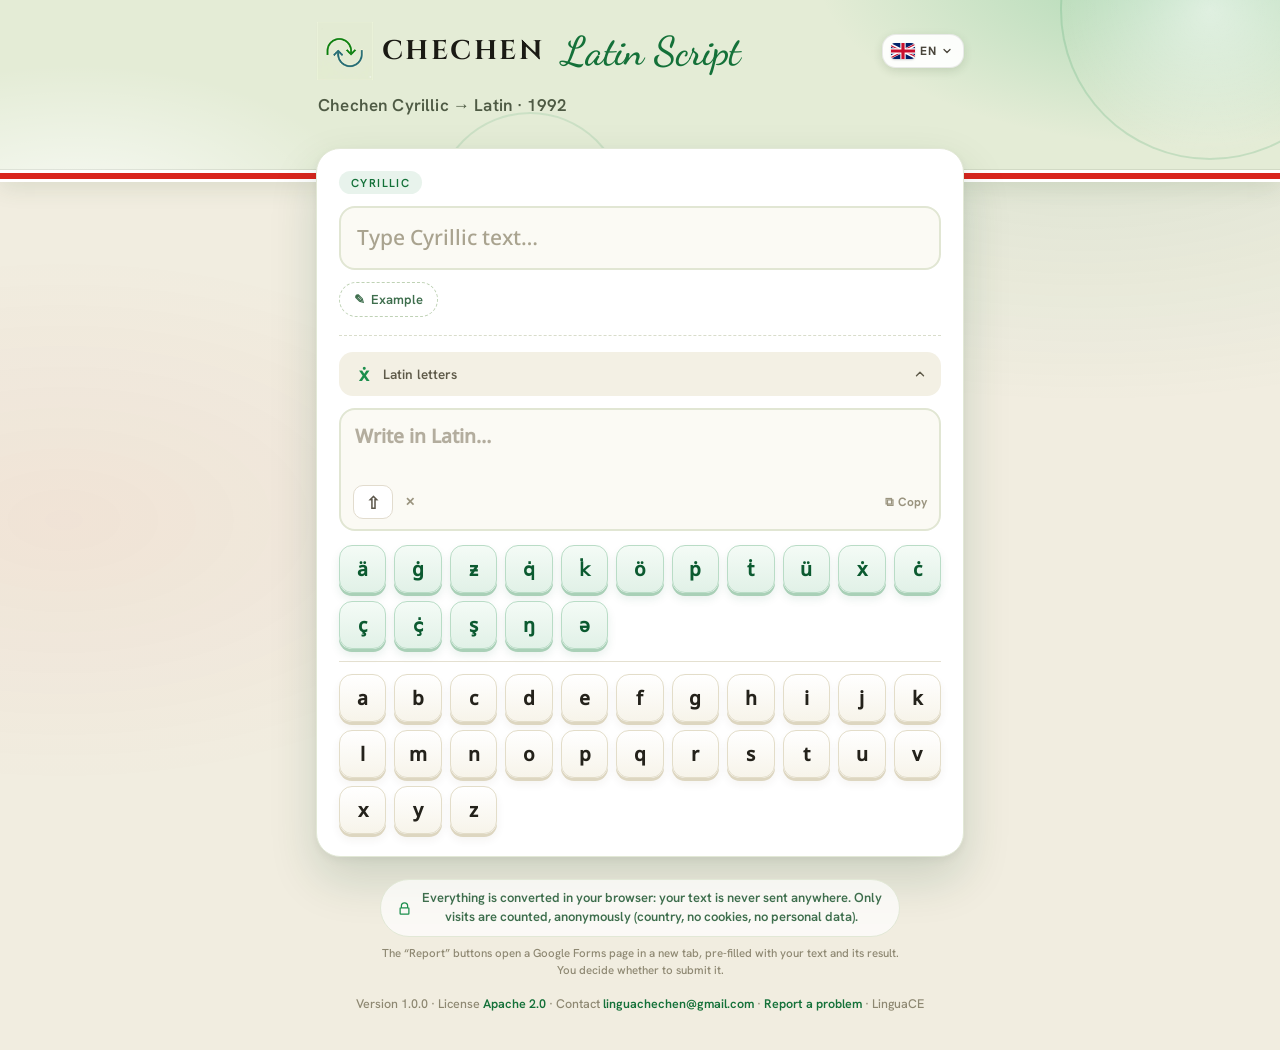
==== docs/index.html @ 76107d55 "Chechen Latin Script web version 1.0 Cyrillic-to-Latin (1992) converter that runs entirely in the br" ====
<!DOCTYPE html>
<html lang="ce">
<head>
  <meta charset="UTF-8">
  <meta name="viewport" content="width=device-width, initial-scale=1">
  <title>Chechen Latin Script</title>
  <meta name="description" content="Convert Chechen Cyrillic text to the official 1992 Latin alphabet. Free and open source. Everything is converted in your browser.">
  <meta name="theme-color" content="#E4ECD6">
  <meta property="og:title" content="Chechen Latin Script">
  <meta property="og:description" content="Chechen Cyrillic to Latin (1992), in your browser. Free, open source, nothing is sent to a server.">
  <meta property="og:type" content="website">
  <link rel="manifest" href="manifest.webmanifest">
  <link rel="icon" href="icons/icon-192.png" type="image/png">
  <link rel="apple-touch-icon" href="icons/apple-touch-icon.png">
  <!-- Polices empaquetées avec le site (aucune requête externe, fonctionne hors ligne) -->
  <link rel="stylesheet" href="fonts.css">
  <link rel="stylesheet" href="styles.css">
</head>
<body class="web">

<!-- En-tête pleine largeur -->
<header class="banner">
  <div class="hero-deco" aria-hidden="true"><span class="c1"></span><span class="c2"></span></div>
  <div class="hero-inner">
    <div class="banner-row">
      <div class="banner-title">
        <img src="icons/logo-96.png" alt="">
        <span class="name-cap">CHECHEN</span>
        <span class="name-script">&nbsp;Latin Script</span>
      </div>
      <div class="lang-wrap">
      <button id="langBtn" class="lang-btn" type="button" aria-haspopup="menu" aria-expanded="false" aria-controls="langMenu" aria-label="Mott : Noxçiyŋ" title="Mott : Noxçiyŋ">
        <span id="langFlag" class="flag flag-ce" aria-hidden="true"></span>
        <span id="langCode">CE</span>
        <svg viewBox="0 0 24 24" width="12" height="12" aria-hidden="true"><path d="M6 9l6 6 6-6" fill="none" stroke="currentColor" stroke-width="2.6" stroke-linecap="round" stroke-linejoin="round"/></svg>
      </button>
      <div id="langMenu" class="lang-menu" role="menu" hidden>
        <button type="button" class="lang-item" role="menuitemradio" aria-checked="true" data-lang="ce"><span class="flag flag-ce" aria-hidden="true"></span><span class="lang-name">Noxçiyŋ</span><span class="lang-code">CE</span><svg class="lang-check" viewBox="0 0 24 24" aria-hidden="true"><path d="M5 12.5l4.5 4.5L19 7.5" fill="none" stroke="currentColor" stroke-width="2.6" stroke-linecap="round" stroke-linejoin="round"/></svg></button>
        <button type="button" class="lang-item" role="menuitemradio" aria-checked="false" data-lang="en"><span class="flag flag-en" aria-hidden="true"></span><span class="lang-name">English</span><span class="lang-code">EN</span><svg class="lang-check" viewBox="0 0 24 24" aria-hidden="true"><path d="M5 12.5l4.5 4.5L19 7.5" fill="none" stroke="currentColor" stroke-width="2.6" stroke-linecap="round" stroke-linejoin="round"/></svg></button>
        <button type="button" class="lang-item" role="menuitemradio" aria-checked="false" data-lang="fr"><span class="flag flag-fr" aria-hidden="true"></span><span class="lang-name">Français</span><span class="lang-code">FR</span><svg class="lang-check" viewBox="0 0 24 24" aria-hidden="true"><path d="M5 12.5l4.5 4.5L19 7.5" fill="none" stroke="currentColor" stroke-width="2.6" stroke-linecap="round" stroke-linejoin="round"/></svg></button>
        <button type="button" class="lang-item" role="menuitemradio" aria-checked="false" data-lang="ru"><span class="flag flag-ru" aria-hidden="true"></span><span class="lang-name">Русский</span><span class="lang-code">RU</span><svg class="lang-check" viewBox="0 0 24 24" aria-hidden="true"><path d="M5 12.5l4.5 4.5L19 7.5" fill="none" stroke="currentColor" stroke-width="2.6" stroke-linecap="round" stroke-linejoin="round"/></svg></button>
        <button type="button" class="lang-item" role="menuitemradio" aria-checked="false" data-lang="de"><span class="flag flag-de" aria-hidden="true"></span><span class="lang-name">Deutsch</span><span class="lang-code">DE</span><svg class="lang-check" viewBox="0 0 24 24" aria-hidden="true"><path d="M5 12.5l4.5 4.5L19 7.5" fill="none" stroke="currentColor" stroke-width="2.6" stroke-linecap="round" stroke-linejoin="round"/></svg></button>
        <button type="button" class="lang-item" role="menuitemradio" aria-checked="false" data-lang="tr"><span class="flag flag-tr" aria-hidden="true"></span><span class="lang-name">Türkçe</span><span class="lang-code">TR</span><svg class="lang-check" viewBox="0 0 24 24" aria-hidden="true"><path d="M5 12.5l4.5 4.5L19 7.5" fill="none" stroke="currentColor" stroke-width="2.6" stroke-linecap="round" stroke-linejoin="round"/></svg></button>
        <button type="button" class="lang-item" role="menuitemradio" aria-checked="false" data-lang="es"><span class="flag flag-es" aria-hidden="true"></span><span class="lang-name">Español</span><span class="lang-code">ES</span><svg class="lang-check" viewBox="0 0 24 24" aria-hidden="true"><path d="M5 12.5l4.5 4.5L19 7.5" fill="none" stroke="currentColor" stroke-width="2.6" stroke-linecap="round" stroke-linejoin="round"/></svg></button>
        <button type="button" class="lang-item" role="menuitemradio" aria-checked="false" data-lang="ar"><span class="flag flag-ar" aria-hidden="true"></span><span class="lang-name">العربية</span><span class="lang-code">AR</span><svg class="lang-check" viewBox="0 0 24 24" aria-hidden="true"><path d="M5 12.5l4.5 4.5L19 7.5" fill="none" stroke="currentColor" stroke-width="2.6" stroke-linecap="round" stroke-linejoin="round"/></svg></button>
      </div>
    </div>
    </div>
    <div id="sub" class="subtitle"></div>
  </div>
  <div class="flag-stripe" aria-hidden="true"></div>
</header>

<div id="layout">
<div id="mainCol">

  <!-- Carte de saisie : cyrillique -> latin -->
  <div id="cardTranscriber" class="card card-transcriber">
    <div class="card-head">
      <label id="lblCyr" class="label-upper" for="input">Kirillica</label>
    </div>
    <textarea id="input" dir="auto" spellcheck="false" rows="1" autocomplete="off" autocapitalize="off" placeholder=""></textarea>

    <button id="misalHint" class="misal-hint" type="button">✎ <span id="lblMisal">Masal</span></button>

    <!-- Résultat (apparaît dès qu'il y a du texte) -->
    <div id="outBlock" class="out-block">
      <div class="out-panel">
        <div class="out-head">
          <span id="lblLat" class="lat">Latin</span>
          <div class="out-actions">
            <button id="btnReport" class="btn-copy" type="button">⚑ <span id="lblReport">Djaxaiyta</span></button>
            <button id="btnCopy" class="btn-copy" type="button">⧉ <span id="lblCopy">Kopi yaŋ</span></button>
          </div>
        </div>
        <div id="output" dir="ltr" aria-live="polite"></div>
      </div>
    </div>

    <!-- Alphabet latin : aide à la saisie des lettres (replié par défaut) -->
    <div class="alpha-block">
      <button id="alphaToggle" class="alpha-toggle" type="button" aria-expanded="false" aria-controls="alphaBody">
        <span class="alpha-glyph" aria-hidden="true">ẋ</span>
        <span id="lblAlpha">Latin</span>
        <svg class="alpha-chev" viewBox="0 0 24 24" width="14" height="14" aria-hidden="true"><path d="M6 9l6 6 6-6" fill="none" stroke="currentColor" stroke-width="2.4" stroke-linecap="round" stroke-linejoin="round"/></svg>
      </button>
      <div id="alphaBody" class="alpha-body" hidden>
        <div class="alpha-field">
          <textarea id="latInput" dir="ltr" spellcheck="false" rows="2" placeholder="Write in Latin…"></textarea>
          <div class="alpha-field-actions">
            <div class="alpha-tools">
              <button id="alphaShift" class="alpha-shift" type="button" aria-pressed="false" title="Uppercase" aria-label="Uppercase">⇧</button>
              <button id="alphaClear" class="btn-copy" type="button" title="Clear" aria-label="Clear">✕</button>
            </div>
            <button id="alphaCopy" class="btn-copy" type="button">⧉ <span id="lblAlphaCopy">Copy</span></button>
          </div>
        </div>
        <div id="alphaKeys" class="alpha-keys" role="group"></div>
      </div>
    </div>
  </div>

  <p class="web-note">
    <svg class="web-lock" viewBox="0 0 24 24" width="15" height="15" aria-hidden="true"><path d="M7 11V8a5 5 0 0 1 10 0v3M6 11h12a1 1 0 0 1 1 1v8a1 1 0 0 1-1 1H6a1 1 0 0 1-1-1v-8a1 1 0 0 1 1-1z" fill="none" stroke="currentColor" stroke-width="2" stroke-linecap="round" stroke-linejoin="round"/></svg>
    <span id="privacy"></span>
  </p>
  <p id="reportNote" class="web-note web-note-small"></p>
  <p class="web-foot">
    <span id="verFoot"></span> ·
    <span id="lblLicense">License</span> <a id="aboutLicense" href="https://www.apache.org/licenses/LICENSE-2.0" target="_blank" rel="noopener noreferrer">Apache 2.0</a> ·
    <span id="lblContact">Contact</span> <a id="aboutContact" href="mailto:linguachechen@gmail.com">linguachechen@gmail.com</a> ·
    <button id="btnReportProblem" class="web-link" type="button">Ġalat djaxaiyta</button> ·
    LinguaCE
  </p>

</div><!-- /mainCol -->
</div><!-- /layout -->

  <noscript><p class="web-note">This page needs JavaScript to convert text.</p></noscript>
  <script src="data.js"></script>
  <script src="engine/shim.js"></script>
  <script src="engine/transliterate.js"></script>
  <script src="i18n.js"></script>
  <script src="app.js"></script>
</body>
</html>
---- docs/fonts.css ----
/* Polices LinguaCE empaquetees localement - aucune requete externe */
/* cyrillic-ext */@font-face {
  font-family: 'Hanken Grotesk';
  font-style: normal;
  font-weight: 500;
  font-display: swap;
  src: url(fonts/hankengrotesk-500-cyrillic-ext.woff2) format('woff2');
  unicode-range: U+0460-052F, U+1C80-1C8A, U+20B4, U+2DE0-2DFF, U+A640-A69F, U+FE2E-FE2F;
}
/* latin-ext */@font-face {
  font-family: 'Hanken Grotesk';
  font-style: normal;
  font-weight: 500;
  font-display: swap;
  src: url(fonts/hankengrotesk-500-latin-ext.woff2) format('woff2');
  unicode-range: U+0100-02BA, U+02BD-02C5, U+02C7-02CC, U+02CE-02D7, U+02DD-02FF, U+0304, U+0308, U+0329, U+1D00-1DBF, U+1E00-1E9F, U+1EF2-1EFF, U+2020, U+20A0-20AB, U+20AD-20C0, U+2113, U+2C60-2C7F, U+A720-A7FF;
}
/* latin */@font-face {
  font-family: 'Hanken Grotesk';
  font-style: normal;
  font-weight: 500;
  font-display: swap;
  src: url(fonts/hankengrotesk-500-latin.woff2) format('woff2');
  unicode-range: U+0000-00FF, U+0131, U+0152-0153, U+02BB-02BC, U+02C6, U+02DA, U+02DC, U+0304, U+0308, U+0329, U+2000-206F, U+20AC, U+2122, U+2191, U+2193, U+2212, U+2215, U+FEFF, U+FFFD;
}
/* cyrillic-ext */@font-face {
  font-family: 'Hanken Grotesk';
  font-style: normal;
  font-weight: 600;
  font-display: swap;
  src: url(fonts/hankengrotesk-600-cyrillic-ext.woff2) format('woff2');
  unicode-range: U+0460-052F, U+1C80-1C8A, U+20B4, U+2DE0-2DFF, U+A640-A69F, U+FE2E-FE2F;
}
/* latin-ext */@font-face {
  font-family: 'Hanken Grotesk';
  font-style: normal;
  font-weight: 600;
  font-display: swap;
  src: url(fonts/hankengrotesk-600-latin-ext.woff2) format('woff2');
  unicode-range: U+0100-02BA, U+02BD-02C5, U+02C7-02CC, U+02CE-02D7, U+02DD-02FF, U+0304, U+0308, U+0329, U+1D00-1DBF, U+1E00-1E9F, U+1EF2-1EFF, U+2020, U+20A0-20AB, U+20AD-20C0, U+2113, U+2C60-2C7F, U+A720-A7FF;
}
/* latin */@font-face {
  font-family: 'Hanken Grotesk';
  font-style: normal;
  font-weight: 600;
  font-display: swap;
  src: url(fonts/hankengrotesk-600-latin.woff2) format('woff2');
  unicode-range: U+0000-00FF, U+0131, U+0152-0153, U+02BB-02BC, U+02C6, U+02DA, U+02DC, U+0304, U+0308, U+0329, U+2000-206F, U+20AC, U+2122, U+2191, U+2193, U+2212, U+2215, U+FEFF, U+FFFD;
}
/* cyrillic-ext */@font-face {
  font-family: 'Hanken Grotesk';
  font-style: normal;
  font-weight: 700;
  font-display: swap;
  src: url(fonts/hankengrotesk-700-cyrillic-ext.woff2) format('woff2');
  unicode-range: U+0460-052F, U+1C80-1C8A, U+20B4, U+2DE0-2DFF, U+A640-A69F, U+FE2E-FE2F;
}
/* latin-ext */@font-face {
  font-family: 'Hanken Grotesk';
  font-style: normal;
  font-weight: 700;
  font-display: swap;
  src: url(fonts/hankengrotesk-700-latin-ext.woff2) format('woff2');
  unicode-range: U+0100-02BA, U+02BD-02C5, U+02C7-02CC, U+02CE-02D7, U+02DD-02FF, U+0304, U+0308, U+0329, U+1D00-1DBF, U+1E00-1E9F, U+1EF2-1EFF, U+2020, U+20A0-20AB, U+20AD-20C0, U+2113, U+2C60-2C7F, U+A720-A7FF;
}
/* latin */@font-face {
  font-family: 'Hanken Grotesk';
  font-style: normal;
  font-weight: 700;
  font-display: swap;
  src: url(fonts/hankengrotesk-700-latin.woff2) format('woff2');
  unicode-range: U+0000-00FF, U+0131, U+0152-0153, U+02BB-02BC, U+02C6, U+02DA, U+02DC, U+0304, U+0308, U+0329, U+2000-206F, U+20AC, U+2122, U+2191, U+2193, U+2212, U+2215, U+FEFF, U+FFFD;
}
/* cyrillic-ext */@font-face {
  font-family: 'Noto Sans';
  font-style: normal;
  font-weight: 400;
  font-stretch: 100%;
  font-display: swap;
  src: url(fonts/notosans-400-cyrillic-ext.woff2) format('woff2');
  unicode-range: U+0460-052F, U+1C80-1C8A, U+20B4, U+2DE0-2DFF, U+A640-A69F, U+FE2E-FE2F;
}
/* cyrillic */@font-face {
  font-family: 'Noto Sans';
  font-style: normal;
  font-weight: 400;
  font-stretch: 100%;
  font-display: swap;
  src: url(fonts/notosans-400-cyrillic.woff2) format('woff2');
  unicode-range: U+0301, U+0400-045F, U+0490-0491, U+04B0-04B1, U+2116;
}
/* latin-ext */@font-face {
  font-family: 'Noto Sans';
  font-style: normal;
  font-weight: 400;
  font-stretch: 100%;
  font-display: swap;
  src: url(fonts/notosans-400-latin-ext.woff2) format('woff2');
  unicode-range: U+0100-02BA, U+02BD-02C5, U+02C7-02CC, U+02CE-02D7, U+02DD-02FF, U+0304, U+0308, U+0329, U+1D00-1DBF, U+1E00-1E9F, U+1EF2-1EFF, U+2020, U+20A0-20AB, U+20AD-20C0, U+2113, U+2C60-2C7F, U+A720-A7FF;
}
/* latin */@font-face {
  font-family: 'Noto Sans';
  font-style: normal;
  font-weight: 400;
  font-stretch: 100%;
  font-display: swap;
  src: url(fonts/notosans-400-latin.woff2) format('woff2');
  unicode-range: U+0000-00FF, U+0131, U+0152-0153, U+02BB-02BC, U+02C6, U+02DA, U+02DC, U+0304, U+0308, U+0329, U+2000-206F, U+20AC, U+2122, U+2191, U+2193, U+2212, U+2215, U+FEFF, U+FFFD;
}
/* cyrillic-ext */@font-face {
  font-family: 'Noto Sans';
  font-style: normal;
  font-weight: 500;
  font-stretch: 100%;
  font-display: swap;
  src: url(fonts/notosans-500-cyrillic-ext.woff2) format('woff2');
  unicode-range: U+0460-052F, U+1C80-1C8A, U+20B4, U+2DE0-2DFF, U+A640-A69F, U+FE2E-FE2F;
}
/* cyrillic */@font-face {
  font-family: 'Noto Sans';
  font-style: normal;
  font-weight: 500;
  font-stretch: 100%;
  font-display: swap;
  src: url(fonts/notosans-500-cyrillic.woff2) format('woff2');
  unicode-range: U+0301, U+0400-045F, U+0490-0491, U+04B0-04B1, U+2116;
}
/* latin-ext */@font-face {
  font-family: 'Noto Sans';
  font-style: normal;
  font-weight: 500;
  font-stretch: 100%;
  font-display: swap;
  src: url(fonts/notosans-500-latin-ext.woff2) format('woff2');
  unicode-range: U+0100-02BA, U+02BD-02C5, U+02C7-02CC, U+02CE-02D7, U+02DD-02FF, U+0304, U+0308, U+0329, U+1D00-1DBF, U+1E00-1E9F, U+1EF2-1EFF, U+2020, U+20A0-20AB, U+20AD-20C0, U+2113, U+2C60-2C7F, U+A720-A7FF;
}
/* latin */@font-face {
  font-family: 'Noto Sans';
  font-style: normal;
  font-weight: 500;
  font-stretch: 100%;
  font-display: swap;
  src: url(fonts/notosans-500-latin.woff2) format('woff2');
  unicode-range: U+0000-00FF, U+0131, U+0152-0153, U+02BB-02BC, U+02C6, U+02DA, U+02DC, U+0304, U+0308, U+0329, U+2000-206F, U+20AC, U+2122, U+2191, U+2193, U+2212, U+2215, U+FEFF, U+FFFD;
}
/* latin-ext */@font-face {
  font-family: 'Cinzel';
  font-style: normal;
  font-weight: 700;
  font-display: swap;
  src: url(fonts/cinzel-700-latin-ext.woff2) format('woff2');
  unicode-range: U+0100-02BA, U+02BD-02C5, U+02C7-02CC, U+02CE-02D7, U+02DD-02FF, U+0304, U+0308, U+0329, U+1D00-1DBF, U+1E00-1E9F, U+1EF2-1EFF, U+2020, U+20A0-20AB, U+20AD-20C0, U+2113, U+2C60-2C7F, U+A720-A7FF;
}
/* latin */@font-face {
  font-family: 'Cinzel';
  font-style: normal;
  font-weight: 700;
  font-display: swap;
  src: url(fonts/cinzel-700-latin.woff2) format('woff2');
  unicode-range: U+0000-00FF, U+0131, U+0152-0153, U+02BB-02BC, U+02C6, U+02DA, U+02DC, U+0304, U+0308, U+0329, U+2000-206F, U+20AC, U+2122, U+2191, U+2193, U+2212, U+2215, U+FEFF, U+FFFD;
}
/* latin-ext */@font-face {
  font-family: 'Dancing Script';
  font-style: normal;
  font-weight: 600;
  font-display: swap;
  src: url(fonts/dancingscript-600-latin-ext.woff2) format('woff2');
  unicode-range: U+0100-02BA, U+02BD-02C5, U+02C7-02CC, U+02CE-02D7, U+02DD-02FF, U+0304, U+0308, U+0329, U+1D00-1DBF, U+1E00-1E9F, U+1EF2-1EFF, U+2020, U+20A0-20AB, U+20AD-20C0, U+2113, U+2C60-2C7F, U+A720-A7FF;
}
/* latin */@font-face {
  font-family: 'Dancing Script';
  font-style: normal;
  font-weight: 600;
  font-display: swap;
  src: url(fonts/dancingscript-600-latin.woff2) format('woff2');
  unicode-range: U+0000-00FF, U+0131, U+0152-0153, U+02BB-02BC, U+02C6, U+02DA, U+02DC, U+0304, U+0308, U+0329, U+2000-206F, U+20AC, U+2122, U+2191, U+2193, U+2212, U+2215, U+FEFF, U+FFFD;
}
---- docs/styles.css ----
/* Généré par tools/build.cjs : style de la popup de l'extension + tools/web.css */

    * { box-sizing: border-box; }
    html, body { margin: 0; padding: 0; }

    body {
      width: 440px;
      padding: 22px;
      background: #F4F1E9;
      color: #211F1B;
      font-family: 'Hanken Grotesk', 'Noto Sans', 'Segoe UI', sans-serif;
    }

    textarea, input, button { font-family: inherit; }
    textarea::placeholder { color: #B3AD9E; }

    /* ---- Header banner ---- */
    .banner {
      position: relative;
      background: #E4ECD6;
      border-radius: 16px;
      padding: 13px 16px;
      display: flex;
      align-items: center;
      gap: 8px;
      box-shadow: 0 2px 8px rgba(20,40,20,.08);
    }
    .banner-title {
      display: flex;
      align-items: baseline;
      gap: 8px;
      flex: 1;
      min-width: 0;
    }
    .banner img {
      width: 46px;
      height: 46px;
      display: block;
      object-fit: contain;
      flex: none;
      align-self: center;
    }
    .banner .name-cap {
      font: 700 15px/1 'Cinzel', 'Garamond', serif;
      color: #1A1A14;
      letter-spacing: .06em;
      white-space: nowrap;
      align-self: center;
    }
    .banner .name-script {
      font: 600 20px/1 'Dancing Script', cursive;
      color: #1A1A14;
      white-space: nowrap;
      align-self: center;
    }
    .info-btn {
      position: relative;
      width: 26px; height: 26px;
      border-radius: 50%;
      border: 1px solid rgba(0,0,0,.10);
      background: rgba(255,255,255,.88);
      color: #7E9A82;
      cursor: pointer;
      font: italic 700 13px/1 Georgia, serif;
      display: flex; align-items: center; justify-content: center;
      box-shadow: 0 1px 3px rgba(0,0,0,.08);
      flex: none;
      transition: background .2s, color .2s, border-color .2s;
    }
    /* zone de clic élargie (32 px) sans changer l'apparence du bouton */
    .info-btn::after { content: ""; position: absolute; inset: -3px; }
    .info-btn:hover { color: #1B8E4C; }
    .info-btn.active { background: #E8F3EC; color: #1B8E4C; border-color: #BFE3CC; }

    /* ---- Description block ---- */
    .desc-block {
      max-height: 0; opacity: 0; margin-top: 0; overflow: hidden;
      transition: max-height .3s ease, opacity .24s ease, margin-top .3s ease;
    }
    .desc-block .desc-inner {
      background: #fff;
      border: 1px solid #EFEADF;
      border-radius: 14px;
      padding: 14px 16px;
      box-shadow: 0 1px 3px rgba(0,0,0,.04);
    }
    .desc-block p {
      margin: 0;
      font: 400 13px/1.6 'Noto Sans', sans-serif;
      color: #6E6A5E;
      white-space: pre-line;
    }
    /* Première ligne (titre du projet) mise en avant */
    .desc-block p::first-line {
      font-weight: 700;
      color: #211F1B;
    }

    /* ---- Subtitle ---- */
    .subtitle {
      text-align: center;
      font: 500 13px/1.3 'Hanken Grotesk', sans-serif;
      color: #857F70;
      margin-top: 12px;
    }

    /* ---- Cards ---- */
    .card {
      background: #fff;
      border: 1px solid #EFEADF;
      box-shadow: 0 1px 3px rgba(0,0,0,.04);
    }
    .card-transcriber {
      border-radius: 18px;
      padding: 16px;
      box-shadow: 0 1px 3px rgba(0,0,0,.05);
      margin-top: 18px;
    }
    .card-row {
      border-radius: 16px;
      padding: 13px 16px;
      margin-top: 12px;
      display: flex;
      align-items: center;
      justify-content: space-between;
      gap: 12px;
    }

    .label-upper {
      font: 600 11px/1 'Hanken Grotesk', sans-serif;
      letter-spacing: .10em;
      text-transform: uppercase;
      color: #A39C8B;
      margin-bottom: 9px;
    }
    .label-card { font: 600 15px 'Hanken Grotesk', sans-serif; color: #211F1B; }

    textarea#input {
      width: 100%;
      border: none; outline: none; resize: none; overflow-y: hidden;
      background: transparent;
      font: 500 16px/1.5 'Noto Sans', sans-serif;
      color: #211F1B;
      min-height: 26px;
      height: 26px;
      max-height: 160px;
      display: block;
    }

    /* Scrollbars discrètes assorties au thème */
    textarea#input, #output {
      scrollbar-width: thin;
      scrollbar-color: #CDC5B2 transparent;
    }
    textarea#input::-webkit-scrollbar,
    #output::-webkit-scrollbar { width: 8px; }
    textarea#input::-webkit-scrollbar-track,
    #output::-webkit-scrollbar-track { background: transparent; }
    textarea#input::-webkit-scrollbar-thumb,
    #output::-webkit-scrollbar-thumb {
      background: #D9D2C2; border-radius: 4px;
      border: 2px solid transparent; background-clip: content-box;
    }
    textarea#input::-webkit-scrollbar-thumb:hover,
    #output::-webkit-scrollbar-thumb:hover { background: #C2B9A5; background-clip: content-box; }

    /* ---- Misal hint ---- */
    .misal-hint {
      margin-top: 10px;
      border: 1px solid #EFEADF;
      background: #FAF8F2;
      border-radius: 10px;
      padding: 7px 12px;
      cursor: pointer;
      font: 600 12px 'Hanken Grotesk', sans-serif;
      color: #9A947F;
      display: inline-flex;
      align-items: center;
      gap: 6px;
      transition: color .2s, border-color .2s;
    }
    .misal-hint:hover { color: #1B8E4C; border-color: #BFE3CC; }

    /* ---- Result block ---- */
    .out-block {
      max-height: 0; opacity: 0; overflow: hidden; margin-top: 0;
      transition: max-height .3s ease, opacity .24s ease, margin-top .3s ease;
    }
    .out-divider {
      display: flex; align-items: center; gap: 12px; margin-bottom: 12px;
    }
    .out-divider .line { flex: 1; height: 1px; background: #EFEADF; }
    .out-head {
      display: flex; align-items: center; justify-content: space-between; margin-bottom: 9px;
    }
    .out-head .lat {
      font: 600 11px/1 'Hanken Grotesk', sans-serif;
      letter-spacing: .10em; text-transform: uppercase; color: #1B8E4C;
    }
    .btn-copy {
      border: none; background: transparent; cursor: pointer;
      font: 600 12px 'Hanken Grotesk', sans-serif; color: #9A947F;
      display: flex; align-items: center; gap: 4px;
      transition: color .2s;
    }
    .btn-copy:hover { color: #1B8E4C; }
    .out-actions { display: flex; align-items: center; gap: 14px; }
    .about-meta { margin: 12px 0 0; padding: 0; display: grid; gap: 6px; }
    .about-meta > div { display: flex; align-items: baseline; gap: 10px; }
    .about-meta dt { margin: 0; flex: 0 0 74px; font: 600 12px 'Hanken Grotesk', sans-serif; color: #9A947F; }
    .about-meta dd { margin: 0; min-width: 0; overflow-wrap: anywhere; font: 500 12.5px 'Noto Sans', sans-serif; color: #211F1B; }
    .about-meta a { color: #1B8E4C; text-decoration: none; }
    .about-meta a:hover { text-decoration: underline; }
    .about-meta a:focus-visible { outline: 2px solid #1B8E4C; outline-offset: 2px; border-radius: 3px; }
    .report-link {
      margin-top: 12px; border: 1px solid #EFEADF; background: #F4F1E9; border-radius: 10px; padding: 7px 12px;
      cursor: pointer; font: 600 12px 'Hanken Grotesk', sans-serif; color: #1B8E4C;
      transition: border-color .2s, background .2s;
    }
    .report-link:hover { border-color: #BFE3CC; background: #E8F3EC; }
    .about-actions { display: flex; flex-wrap: wrap; gap: 0 8px; }
    .about-actions .report-link[hidden] { display: none; }
    .report-link:focus-visible { outline: 2px solid #1B8E4C; outline-offset: 2px; }
    #output {
      font: 500 16px/1.5 'Noto Sans', sans-serif;
      color: #147139;
      min-height: 24px;
      max-height: 200px;
      overflow-y: auto;
      white-space: pre-wrap;
      word-break: break-word;
    }

    /* ---- Drapeaux (décoratifs : le nom de la langue est toujours écrit à côté) ---- */
    .flag {
      display: inline-block; width: 24px; height: 16px; border-radius: 4px; flex: none;
      box-shadow: 0 1px 2px rgba(0,0,0,.18);
    }
    .flag-ce {
      background: linear-gradient(180deg,
        #2B7A3D 0 70%,
        #fff 70% 76%,
        #D9251D 76% 84%,
        #fff 84% 91%,
        #2B7A3D 91% 100%);
    }
    .flag-en {
      background-color: #012169;
      background-image: url("[data-uri]");
      background-size: cover;
      background-position: center;
    }
    .flag-fr { background: linear-gradient(90deg,#0055A4 33.3%,#fff 33.3% 66.6%,#EF4135 66.6%); }
    .flag-ru { background: linear-gradient(180deg,#fff 33.3%,#0039A6 33.3% 66.6%,#D52B1E 66.6%); }
    .flag-de { background: linear-gradient(180deg,#000 33.3%,#DD0000 33.3% 66.6%,#FFCE00 66.6%); }
    .flag-es { background: linear-gradient(180deg,#AA151B 25%,#F1BF00 25% 75%,#AA151B 75%); }
    .flag-tr { background-color: #E30A17; background-image: url("[data-uri]"); background-size: cover; background-position: center; }
    /* Arabe : pas de drapeau unique (langue de plus de vingt pays) -> pastille neutre */
    .flag-ar { display: inline-flex; align-items: center; justify-content: center; background: #EFEADF; box-shadow: inset 0 0 0 1px rgba(0,0,0,.14); color: #4A463C; font: 700 11px/1 'Segoe UI', 'Noto Sans Arabic', Tahoma, sans-serif; }
    .flag-ar::before { content: 'ع'; }

    /* ---- Sélecteur de langue (dans la bannière) ---- */
    .lang-wrap { position: relative; flex: none; }
    .lang-btn {
      display: flex; align-items: center; gap: 5px;
      height: 28px; padding: 0 7px 0 6px; border-radius: 14px;
      border: 1px solid rgba(0,0,0,.10); background: rgba(255,255,255,.88);
      color: #4A463C; cursor: pointer;
      font: 700 12px/1 'Hanken Grotesk', sans-serif; letter-spacing: .04em;
      box-shadow: 0 1px 3px rgba(0,0,0,.08);
      transition: background .2s, color .2s, border-color .2s;
    }
    .lang-btn:hover, .lang-btn[aria-expanded="true"] { color: #1B8E4C; border-color: #BFE3CC; background: #E8F3EC; }
    .lang-btn svg { transition: transform .2s; }
    .lang-btn .flag { width: 20px; height: 14px; }
    .lang-btn[aria-expanded="true"] svg { transform: rotate(180deg); }
    .lang-btn:focus-visible, .info-btn:focus-visible, .btn-expand:focus-visible { outline: 2px solid #1B8E4C; outline-offset: 2px; }
    .lang-menu {
      position: absolute; top: calc(100% + 8px); inset-inline-end: 0; z-index: 20;
      min-width: 190px; padding: 6px; background: #fff;
      border: 1px solid #EFEADF; border-radius: 14px;
      box-shadow: 0 10px 28px rgba(28,40,28,.18), 0 2px 6px rgba(0,0,0,.06);
    }
    .lang-menu[hidden] { display: none; }
    .lang-item {
      all: unset; box-sizing: border-box; display: flex; align-items: center; gap: 10px;
      width: 100%; padding: 9px 10px; border-radius: 10px; cursor: pointer;
      font: 600 14px/1.2 'Hanken Grotesk', 'Noto Sans', sans-serif; color: #211F1B;
    }
    .lang-item:hover, .lang-item:focus-visible { background: #F4F1E9; }
    .lang-item:focus-visible { outline: 2px solid #1B8E4C; outline-offset: -2px; }
    .lang-item[aria-checked="true"] { background: #E8F3EC; color: #147139; }
    .lang-item .lang-name { flex: 1; }
    .lang-item .lang-code { font-size: 11px; letter-spacing: .08em; color: #857F70; }
    .lang-item .lang-check { width: 16px; height: 16px; flex: none; color: #1B8E4C; opacity: 0; }
    .lang-item[aria-checked="true"] .lang-check { opacity: 1; }

    /* ---- Bannière étroite (panneau latéral) : le nom s'abrège selon la place réellement disponible ---- */
    .banner-title { container-type: inline-size; overflow: hidden; }
    @container (max-width: 243px) { .name-script { display: none; } }
    @container (max-width: 140px) { .name-cap { display: none; } }

    /* ---- Mode panneau latéral : même page, largeur libre ---- */
    html.panel body { width: auto; min-width: 0; padding: 14px; }
    html.panel .btn-expand { display: none; }

    /* ---- Panneau : réglages en haut, saisie en dessous (elle occupe toute la hauteur restante) ---- */
    html.panel body { min-height: 100vh; }
    html.panel #layout { display: flex; flex-direction: column; min-height: calc(100vh - 28px); }
    html.panel #mainCol { flex: 1; display: flex; flex-direction: column; min-height: 0; }
    html.panel #sideCol { display: none; }
    html.panel .banner { order: 0; }
    html.panel #descBlock { order: 1; }
    html.panel .subtitle { order: 2; }
    html.panel #mainCol > .card-row { order: 3; }
    html.panel .actions { order: 4; }
    html.panel #cardTranscriber { order: 5; flex: 1; min-height: 230px; display: flex; flex-direction: column; margin-top: 16px; }
    html.panel .version { order: 6; }
    /* saisie et résultat se partagent la hauteur de la carte (défilement interne si le texte est long) */
    html.panel textarea#input { flex: 1 1 0; min-height: 96px; height: auto; max-height: none; overflow-y: auto; }
    html.panel .out-block { flex: 1 1 0; min-height: 0; display: flex; flex-direction: column; }
    html.panel #output { flex: 1 1 0; min-height: 80px; max-height: none; }
    html.panel .misal-hint { align-self: flex-start; }

    /* ---- Alphabet latin : aide à la saisie (carte de saisie, repliée par défaut) ---- */
    .alpha-block { margin-top: 14px; border-top: 1px solid #EFEADF; padding-top: 10px; flex: none; }
    .alpha-toggle {
      width: 100%; display: flex; align-items: center; gap: 8px; padding: 4px 0;
      border: none; background: transparent; cursor: pointer; text-align: start;
      font: 600 12px 'Hanken Grotesk', sans-serif; color: #9A947F; transition: color .2s;
    }
    .alpha-toggle:hover { color: #1B8E4C; }
    .alpha-toggle:focus-visible { outline: 2px solid #1B8E4C; outline-offset: 2px; border-radius: 6px; }
    .alpha-toggle .alpha-glyph { font: 600 15px 'Noto Sans', sans-serif; color: #1B8E4C; width: 18px; text-align: center; }
    .alpha-toggle .alpha-chev { margin-inline-start: auto; transition: transform .2s; }
    .alpha-toggle[aria-expanded="true"] .alpha-chev { transform: rotate(180deg); }
    .alpha-body[hidden] { display: none; }
    .alpha-body { margin-top: 10px; }
    .alpha-field { border: 1px solid #EFEADF; background: #FAF8F2; border-radius: 12px; padding: 8px 10px; }
    textarea#latInput {
      width: 100%; border: none; outline: none; resize: none; background: transparent; display: block;
      font: 500 16px/1.5 'Noto Sans', sans-serif; color: #147139; min-height: 48px; max-height: 120px;
      scrollbar-width: thin; scrollbar-color: #CDC5B2 transparent;
    }
    .alpha-field-actions { display: flex; align-items: center; justify-content: space-between; margin-top: 4px; }
    .alpha-field-actions .btn-copy { padding: 2px 0; }
    .alpha-field-actions .btn-copy.done { color: #1B8E4C; }
    .alpha-tools { display: flex; align-items: center; gap: 12px; }
    .alpha-shift {
      min-width: 34px; height: 30px; border: 1px solid #E2DCCE; background: #fff; border-radius: 9px; cursor: pointer;
      font: 700 15px 'Noto Sans', sans-serif; color: #5C574B; padding: 0 8px; transition: background .15s, border-color .15s, color .15s;
    }
    .alpha-shift:hover { background: #FAF8F2; }
    .alpha-shift[aria-pressed="true"] { background: #E8F3EC; border-color: #BFE3CC; color: #1B8E4C; }
    .alpha-shift:focus-visible, .alpha-key:focus-visible { outline: 2px solid #1B8E4C; outline-offset: 1px; }
    .alpha-keys { display: grid; grid-template-columns: repeat(auto-fill, minmax(38px, 1fr)); gap: 6px; margin-top: 10px; direction: ltr; }
    .alpha-key {
      height: 38px; border: 1px solid #EFEADF; background: #fff; border-radius: 10px; cursor: pointer; padding: 0;
      font: 600 17px 'Noto Sans', sans-serif; color: #211F1B;
      transition: background .12s, border-color .12s, color .12s, transform .06s;
    }
    .alpha-key.sp { background: #F1F7F3; border-color: #D5E9DB; color: #147139; }
    .alpha-key:hover { border-color: #BFE3CC; background: #E8F3EC; color: #1B8E4C; }
    .alpha-key:active { transform: scale(.94); }
    .alpha-sep { grid-column: 1 / -1; height: 1px; background: #EFEADF; margin: 2px 0; }

    /* ---- Panneau : barre déplaçable entre le texte cyrillique et le résultat latin ---- */
    html.panel .out-divider { cursor: row-resize; touch-action: none; user-select: none; position: relative; padding: 8px 0; margin: -8px 0 4px; }
    html.panel .out-divider .line { height: 2px; border-radius: 2px; background: #E4DDCC; transition: background .15s; }
    html.panel .out-divider::after {
      content: ""; position: absolute; left: 50%; top: 50%; width: 46px; height: 6px; margin: -3px 0 0 -23px;
      border-radius: 3px; background: #CFC7B2; transition: background .15s;
    }
    html.panel .out-divider:hover .line, html.panel .out-divider.dragging .line { background: #BFE3CC; }
    html.panel .out-divider:hover::after, html.panel .out-divider.dragging::after, html.panel .out-divider:focus-visible::after { background: #1B8E4C; }
    html.panel .out-divider:focus-visible { outline: 2px solid #1B8E4C; outline-offset: -2px; border-radius: 6px; }
    body.splitting { user-select: none; cursor: row-resize; }

    /* ---- Arabe (droite à gauche) ---- */
    .banner-title { direction: ltr; }               /* le nom du projet ne s'inverse jamais */
    html[dir="rtl"] .btn-expand svg { transform: scaleX(-1); }
    html[dir="rtl"] body.wide .btn-expand svg { transform: none; }

    /* ---- Toggle ---- */
    .toggle { cursor: pointer; flex: none; }
    .toggle-track {
      width: 48px; height: 28px; border-radius: 14px;
      background: #D9D4C8; position: relative; transition: background .25s;
    }
    .toggle-knob {
      position: absolute; top: 3px; left: 3px;
      width: 22px; height: 22px; border-radius: 50%;
      background: #fff; box-shadow: 0 1px 3px rgba(0,0,0,.25);
      transition: transform .25s; transform: translateX(0);
    }
    .toggle.on .toggle-track { background: #1B8E4C; }
    .toggle.on .toggle-knob { transform: translateX(20px); }

    /* ---- Action buttons ---- */
    .actions { display: flex; gap: 12px; margin-top: 16px; }
    .btn-primary {
      flex: 1.7; border: none; border-radius: 14px; padding: 14px;
      background: linear-gradient(160deg,#23a85e,#147139);
      color: #fff; font: 700 15px 'Hanken Grotesk', sans-serif; cursor: pointer;
      box-shadow: 0 8px 18px rgba(20,113,57,.28);
      transition: filter .15s;
    }
    .btn-primary:hover { filter: brightness(1.05); }
    .btn-secondary {
      flex: 1; border: 1px solid #E2DCCE; border-radius: 14px; padding: 14px;
      background: #fff; color: #5C574B; font: 600 15px 'Hanken Grotesk', sans-serif; cursor: pointer;
      transition: background .15s;
    }
    .btn-secondary:hover { background: #FAF8F2; }

    .version {
      text-align: center;
      font: 500 12px 'Hanken Grotesk', sans-serif;
      color: #A8A294;
      margin-top: 15px;
    }

    /* ---- En-tête de la carte de saisie + bouton de bascule vers la droite ---- */
    .card-head {
      display: flex; align-items: center; justify-content: space-between;
      margin-bottom: 9px; min-height: 26px;
    }
    .card-head .label-upper { margin-bottom: 0; }
    .btn-expand {
      width: 26px; height: 26px; padding: 0;
      border-radius: 50%;
      border: 1px solid rgba(0,0,0,.10);
      background: rgba(255,255,255,.88);
      color: #7E9A82;
      cursor: pointer;
      display: flex; align-items: center; justify-content: center;
      flex: none;
      transition: background .2s, color .2s, border-color .2s;
    }
    .btn-expand[hidden] { display: none; }
    .btn-expand:hover { color: #1B8E4C; }
    .btn-expand svg { transition: transform .25s; }
    /* Texte volumineux : on attire l'attention sur la bascule */
    .btn-expand.attn {
      background: #E8F3EC; color: #1B8E4C; border-color: #BFE3CC;
      animation: nudge 1.6s ease-in-out infinite;
    }
    @keyframes nudge { 0%, 100% { transform: translateX(0); } 50% { transform: translateX(3px); } }
    @media (prefers-reduced-motion: reduce) { .btn-expand.attn { animation: none; } }

    /* ---- Mode large : la carte de saisie passe dans une colonne à droite ---- */
    #sideCol[hidden] { display: none; }
    #sideCol .card-transcriber { margin-top: 0; }
    body.wide { width: 800px; }
    body.wide #layout {
      display: grid;
      grid-template-columns: 396px minmax(0, 1fr);
      column-gap: 18px;
      align-items: start;
    }
    body.wide .btn-expand svg { transform: rotate(180deg); }
    /* hauteurs alignées sur INPUT_MAX_HEIGHT de popup.js ; la popup est plafonnée à ~600 px */
    body.wide textarea#input { max-height: 190px; }
    body.wide #output { max-height: 200px; }
  
/* ---- Surcharges propres à la version web (ajoutées APRÈS la feuille de style de la popup de l'extension) ---- */

/* Page : crème chaud, avec une lueur verte en haut */
html { background: #F1EDE0; }
body.web {
  width: auto; max-width: none; min-height: 100vh; margin: 0; padding: 0;
  background:
    radial-gradient(900px 420px at 85% 110px, rgba(27,142,76,.10), rgba(27,142,76,0) 70%),
    radial-gradient(700px 380px at 5% 520px, rgba(217,37,29,.05), rgba(217,37,29,0) 70%),
    #F1EDE0;
}

/* ---- En-tête : bandeau vert profond, pleine largeur, liseré aux couleurs du drapeau ---- */
body.web .banner {
  display: block; position: relative; border-radius: 0; padding: 0;
  background:
    radial-gradient(520px 260px at 92% -20%, rgba(35,168,94,.30), rgba(35,168,94,0) 70%),
    radial-gradient(420px 220px at 6% 120%, rgba(255,255,255,.75), rgba(255,255,255,0) 70%),
    #E4ECD6;
  color: #1A1A14;
  box-shadow: 0 6px 22px rgba(60,90,40,.12);
}
.hero-deco { position: absolute; inset: 0; overflow: hidden; pointer-events: none; }
.hero-deco span { position: absolute; border-radius: 50%; }
.hero-deco .c1 { width: 300px; height: 300px; right: -80px; top: -140px; border: 2px solid rgba(27,142,76,.16); background: radial-gradient(circle, rgba(255,255,255,.55), rgba(255,255,255,0) 70%); }
.hero-deco .c2 { width: 190px; height: 190px; left: 34%; bottom: -120px; border: 2px solid rgba(27,142,76,.12); }
.hero-inner { position: relative; max-width: 680px; margin: 0 auto; padding: 18px 14px 34px; }
.banner-row { display: flex; align-items: center; gap: 10px; }
body.web .banner img { width: 58px; height: 58px; padding: 0; border-radius: 0; background: none; box-shadow: none; mix-blend-mode: multiply; }
body.web .banner .name-cap { color: #1A1A14; font-size: clamp(19px, 5.2vw, 27px); letter-spacing: .09em; }
body.web .banner .name-script { color: #147139; font-size: clamp(26px, 7vw, 40px); }
body.web .subtitle {
  margin: 14px 2px 0; text-align: start; color: #4E5A44;
  font: 600 clamp(14px, 3.6vw, 17px)/1.4 'Hanken Grotesk', 'Noto Sans', sans-serif; letter-spacing: .01em;
}
.flag-stripe { position: absolute; left: 0; right: 0; bottom: 0; height: 12px; background: linear-gradient(180deg, #FFFFFF 0 22%, #D9251D 22% 78%, #FFFFFF 78% 100%); box-shadow: 0 -1px 0 rgba(0,0,0,.08); }
body.web .lang-btn { height: 34px; padding: 0 10px 0 8px; box-shadow: 0 3px 10px rgba(40,70,30,.14); background: rgba(255,255,255,.92); border-color: rgba(0,0,0,.08); }
body.web .lang-btn .flag { width: 24px; height: 16px; }
body.web .lang-btn:hover, body.web .lang-btn[aria-expanded="true"] { background: #E8F3EC; color: #1B8E4C; border-color: #BFE3CC; }
body.web .lang-menu { z-index: 30; }

/* ---- Carte principale : superposée au bandeau ---- */
body.web #layout { max-width: 680px; margin: 22px auto 0; padding: 0 10px 34px; position: relative; z-index: 2; }
body.web .card-transcriber {
  margin-top: 0; padding: 22px; border-radius: 24px; border: 1px solid #E2E8D6;
  box-shadow: 0 22px 48px rgba(15,70,38,.16), 0 3px 8px rgba(0,0,0,.05);
}
body.web .card-head { min-height: 0; margin-bottom: 12px; }
body.web label.label-upper {
  display: inline-block; margin: 0; padding: 6px 12px; border-radius: 999px; cursor: text;
  background: #E8F3EC; color: #147139; font-size: 11.5px; letter-spacing: .12em;
}

/* ---- Saisie cyrillique : un vrai champ, grand et lisible ---- */
body.web textarea#input {
  max-height: none; padding: 14px 16px; min-height: 58px;
  font: 600 21px/1.5 'Noto Sans', sans-serif; color: #1B1A16;
  background: #FBFAF4; border: 2px solid #E1E6D3; border-radius: 16px; outline: none;
  transition: border-color .15s, box-shadow .15s, background .15s;
}
body.web textarea#input::placeholder { color: #A9A38F; font-weight: 500; }
body.web textarea#input:hover { border-color: #C9D6B8; }
body.web textarea#input:focus { background: #fff; border-color: #1B8E4C; box-shadow: 0 0 0 5px rgba(27,142,76,.16); }

body.web .misal-hint {
  margin-top: 12px; padding: 8px 14px; border-radius: 999px; font-size: 13px;
  background: #fff; border: 1.5px dashed #BFD2B5; color: #3E6E4D;
}
body.web .misal-hint:hover { background: #EAF4ED; border-style: solid; color: #147139; }

/* ---- Résultat : panneau vert bien visible ---- */
body.web .out-divider { display: none; }
body.web .out-panel {
  margin-top: 0; padding: 14px 18px 16px; border-radius: 18px;
  background: linear-gradient(160deg, #EAF6EE 0%, #DCEFE3 100%);
  border: 1.5px solid #BFDFCB;
  box-shadow: inset 0 1px 0 rgba(255,255,255,.7);
}
body.web .out-head { margin-bottom: 8px; }
body.web .out-head .lat { font-size: 12px; color: #147139; letter-spacing: .14em; }
body.web #output { max-height: none; overflow-y: visible; font: 700 clamp(20px, 5vw, 25px)/1.5 'Noto Sans', sans-serif; color: #147139; }
body.web .out-actions { gap: 8px; }
body.web .out-panel .btn-copy {
  padding: 8px 14px; border-radius: 999px; font-size: 13px; font-weight: 700;
  border: 1.5px solid #BFDFCB; background: rgba(255,255,255,.75); color: #2D6B47;
  transition: background .15s, color .15s, transform .08s, box-shadow .15s;
}
body.web .out-panel .btn-copy:hover { background: #fff; color: #147139; }
body.web .out-panel #btnCopy {
  background: linear-gradient(160deg, #23A85E, #147139); color: #fff; border-color: transparent;
  box-shadow: 0 6px 14px rgba(19,122,64,.34);
}
body.web .out-panel #btnCopy:hover { filter: brightness(1.07); color: #fff; }
body.web .out-panel .btn-copy:active { transform: scale(.96); }
body.web .out-panel #btnCopy.done { background: #147139; }

/* ---- Palette : touches en relief ---- */
body.web .alpha-block { margin-top: 18px; padding-top: 16px; border-top: 1.5px dashed #D9DDCB; }
body.web .alpha-toggle {
  padding: 10px 14px; border-radius: 14px; background: #F3F0E4; color: #5E5A49; font-size: 13.5px;
  transition: background .15s, color .15s;
}
body.web .alpha-toggle:hover { background: #E8F3EC; color: #147139; }
body.web .alpha-toggle .alpha-glyph { font-size: 18px; width: 22px; }
body.web .alpha-body { margin-top: 12px; }
body.web .alpha-field { border: 2px solid #E1E6D3; background: #FBFAF4; border-radius: 16px; padding: 10px 12px; }
body.web textarea#latInput { font-size: 19px; font-weight: 600; color: #147139; min-height: 52px; }
body.web .alpha-field-actions .btn-copy { font-weight: 700; }
body.web .alpha-shift { height: 34px; min-width: 40px; border-radius: 10px; border-width: 1.5px; font-size: 17px; }
body.web .alpha-keys { grid-template-columns: repeat(auto-fill, minmax(44px, 1fr)); gap: 8px; margin-top: 14px; }
body.web .alpha-key {
  height: 48px; border-radius: 13px; font-size: 19px; font-weight: 700;
  background: linear-gradient(180deg, #FFFFFF, #F7F4EA); border: 1px solid #E3DDC9;
  box-shadow: 0 3px 0 #DDD6C0, 0 6px 10px rgba(60,50,20,.06); color: #24221B;
  transition: transform .06s, box-shadow .06s, background .12s, color .12s, border-color .12s;
}
body.web .alpha-key.sp {
  background: linear-gradient(180deg, #F4FBF6, #E1F1E7); border-color: #B9DCC6; color: #0B5A30;
  box-shadow: 0 3px 0 #A9D0B7, 0 6px 10px rgba(20,100,55,.10);
}
body.web .alpha-key:hover { transform: translateY(-1px); border-color: #7FC59A; color: #147139; }
body.web .alpha-key:active { transform: translateY(2px); box-shadow: 0 1px 0 #B8CFC0; }
body.web .alpha-sep { margin: 4px 0; background: #E4E0D0; }

/* ---- Bas de page ---- */
.web-note {
  display: flex; align-items: center; justify-content: center; gap: 8px; text-align: center;
  margin: 22px auto 8px; padding: 9px 16px; max-width: 520px; border-radius: 999px;
  background: rgba(255,255,255,.7); border: 1px solid #E2E8D6;
  font: 600 13px/1.45 'Hanken Grotesk', 'Noto Sans', sans-serif; color: #3E6E4D;
}
.web-lock { flex: none; color: #1B8E4C; }
.web-note-small {
  display: block; margin: 0 auto 6px; padding: 0 12px; background: none; border: none; border-radius: 0;
  font-size: 11.5px; font-weight: 500; color: #8E8872; max-width: 560px;
}
.web-foot {
  text-align: center; margin: 14px 8px 0; font: 500 12.5px/1.9 'Hanken Grotesk', 'Noto Sans', sans-serif; color: #8E8872;
}
.web-foot a, .web-link { color: #147139; text-decoration: none; font-weight: 600; }
.web-link { border: none; background: none; padding: 0; cursor: pointer; font-family: inherit; font-size: inherit; }
.web-foot a:hover, .web-link:hover { text-decoration: underline; }
.web-foot a:focus-visible, .web-link:focus-visible, .misal-hint:focus-visible, .btn-copy:focus-visible { outline: 3px solid rgba(27,142,76,.55); outline-offset: 2px; border-radius: 6px; }

/* écran assez large : la carte chevauche le bandeau et laisse voir le liseré du drapeau de chaque côté */
@media (min-width: 720px) {
  .hero-inner { padding: 22px 16px 64px; }
  body.web #layout { margin-top: -34px; padding: 0 16px 34px; }
}
@container (max-width: 205px) { body.web .banner .name-script { display: none; } }
@media (max-width: 480px) {
  body.web .banner img { width: 44px; height: 44px; padding: 5px; }
  body.web .banner .name-cap { font-size: 15px; letter-spacing: .06em; }
  body.web .banner .name-script { font-size: 21px; }
  body.web .lang-btn { height: 32px; padding: 0 8px 0 7px; }
  body.web .lang-btn #langCode { display: none; } /* sur téléphone : drapeau seul (le nom de la langue est dans le menu) */
  body.web .card-transcriber { padding: 16px; border-radius: 20px; }
  body.web textarea#input { font-size: 19px; }
  body.web .alpha-keys { grid-template-columns: repeat(auto-fill, minmax(40px, 1fr)); gap: 7px; }
  body.web .alpha-key { height: 46px; }
}
@media (prefers-reduced-motion: reduce) {
  * { transition: none !important; animation: none !important; }
}
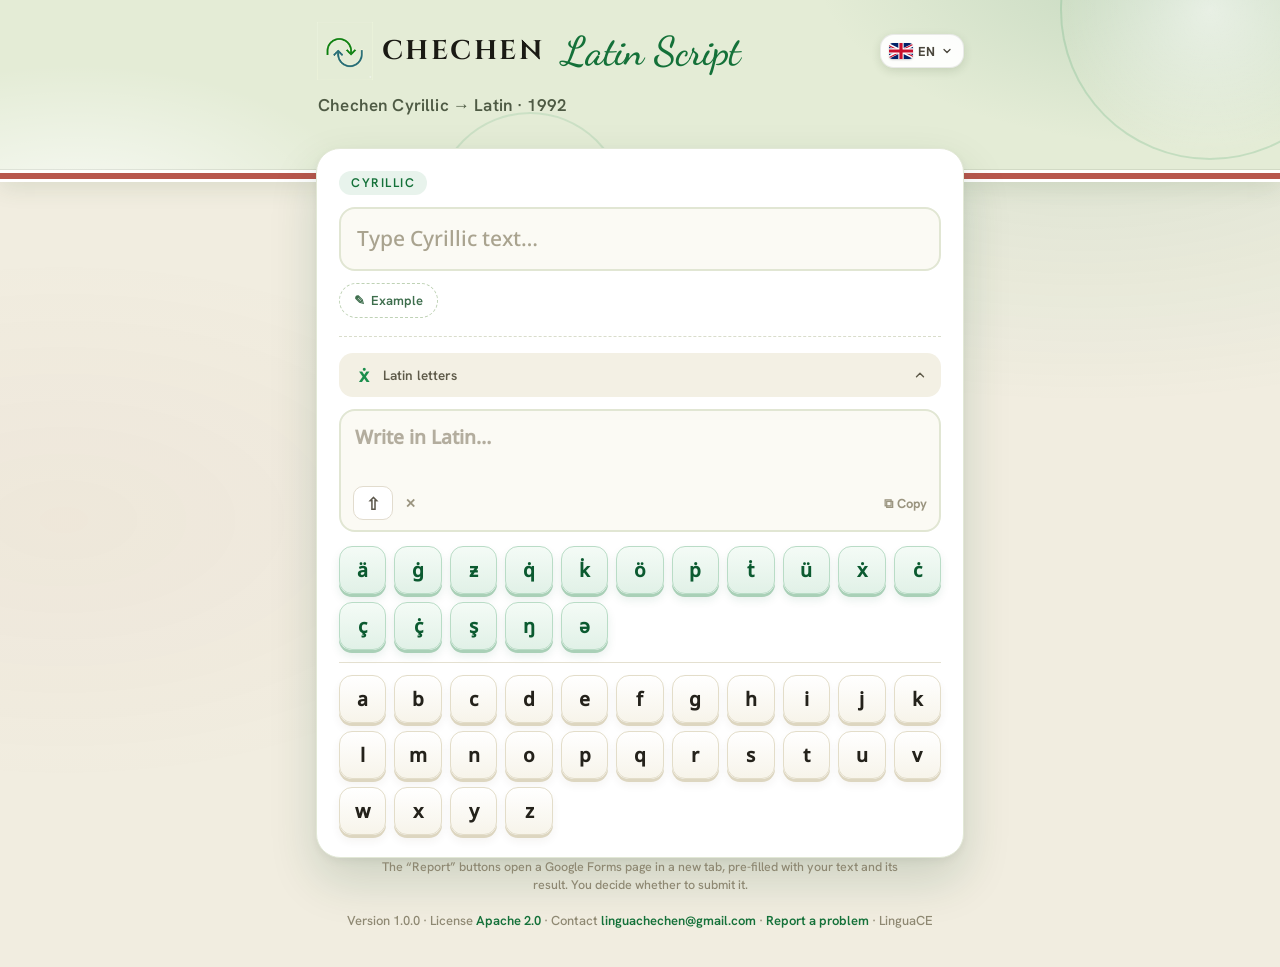
==== commit 16d8cc89: "Web: hide the privacy note (kept in the page source, hidden attribute) Co-Authored-By: Claude Sonnet" ====
--- a/docs/index.html
+++ b/docs/index.html
@@ -100,7 +100,8 @@
     </div>
   </div>
 
-  <p class="web-note">
+  <!-- Note de confidentialité masquée à la demande du propriétaire (retirer « hidden » pour la réafficher) -->
+  <p class="web-note" hidden>
     <svg class="web-lock" viewBox="0 0 24 24" width="15" height="15" aria-hidden="true"><path d="M7 11V8a5 5 0 0 1 10 0v3M6 11h12a1 1 0 0 1 1 1v8a1 1 0 0 1-1 1H6a1 1 0 0 1-1-1v-8a1 1 0 0 1 1-1z" fill="none" stroke="currentColor" stroke-width="2" stroke-linecap="round" stroke-linejoin="round"/></svg>
     <span id="privacy"></span>
   </p>
--- a/docs/fonts.css
+++ b/docs/fonts.css
@@ -176,3 +176,22 @@
   unicode-range: U+0000-00FF, U+0131, U+0152-0153, U+02BB-02BC, U+02C6, U+02DA, U+02DC, U+0304, U+0308, U+0329, U+2000-206F, U+20AC, U+2122, U+2191, U+2193, U+2212, U+2215, U+FEFF, U+FFFD;
 }
 
+/* Point combinant U+0307 (q̇ k̇ ç̇) : absent des sous-ensembles Google latin/latin-ext. Sous-ensemble Noto Sans (OFL) téléchargé sur Google Fonts : q Q k K ç Ç + U+0307, avec le positionnement des marques, pour que la lettre et son point viennent de la MÊME police. Déclaré en dernier pour avoir la priorité sur ces lettres. */
+@font-face {
+  font-family: 'Noto Sans';
+  font-style: normal;
+  font-weight: 400;
+  font-stretch: 100%;
+  font-display: swap;
+  src: url(fonts/notosans-dot.woff2) format('woff2');
+  unicode-range: U+004B, U+0051, U+006B, U+0071, U+00C7, U+00E7, U+0307;
+}
+@font-face {
+  font-family: 'Noto Sans';
+  font-style: normal;
+  font-weight: 500;
+  font-stretch: 100%;
+  font-display: swap;
+  src: url(fonts/notosans-dot.woff2) format('woff2');
+  unicode-range: U+004B, U+0051, U+006B, U+0071, U+00C7, U+00E7, U+0307;
+}
--- a/docs/styles.css
+++ b/docs/styles.css
@@ -127,7 +127,7 @@
     }
 
     .label-upper {
-      font: 600 11px/1 'Hanken Grotesk', sans-serif;
+      font: 600 12px/1 'Hanken Grotesk', sans-serif;
       letter-spacing: .10em;
       text-transform: uppercase;
       color: #A39C8B;
@@ -172,7 +172,7 @@
       border-radius: 10px;
       padding: 7px 12px;
       cursor: pointer;
-      font: 600 12px 'Hanken Grotesk', sans-serif;
+      font: 600 13px 'Hanken Grotesk', sans-serif;
       color: #9A947F;
       display: inline-flex;
       align-items: center;
@@ -194,12 +194,12 @@
       display: flex; align-items: center; justify-content: space-between; margin-bottom: 9px;
     }
     .out-head .lat {
-      font: 600 11px/1 'Hanken Grotesk', sans-serif;
+      font: 600 12px/1 'Hanken Grotesk', sans-serif;
       letter-spacing: .10em; text-transform: uppercase; color: #1B8E4C;
     }
     .btn-copy {
       border: none; background: transparent; cursor: pointer;
-      font: 600 12px 'Hanken Grotesk', sans-serif; color: #9A947F;
+      font: 600 13px 'Hanken Grotesk', sans-serif; color: #9A947F;
       display: flex; align-items: center; gap: 4px;
       transition: color .2s;
     }
@@ -207,14 +207,14 @@
     .out-actions { display: flex; align-items: center; gap: 14px; }
     .about-meta { margin: 12px 0 0; padding: 0; display: grid; gap: 6px; }
     .about-meta > div { display: flex; align-items: baseline; gap: 10px; }
-    .about-meta dt { margin: 0; flex: 0 0 74px; font: 600 12px 'Hanken Grotesk', sans-serif; color: #9A947F; }
+    .about-meta dt { margin: 0; flex: 0 0 74px; font: 600 13px 'Hanken Grotesk', sans-serif; color: #9A947F; }
     .about-meta dd { margin: 0; min-width: 0; overflow-wrap: anywhere; font: 500 12.5px 'Noto Sans', sans-serif; color: #211F1B; }
     .about-meta a { color: #1B8E4C; text-decoration: none; }
     .about-meta a:hover { text-decoration: underline; }
     .about-meta a:focus-visible { outline: 2px solid #1B8E4C; outline-offset: 2px; border-radius: 3px; }
     .report-link {
       margin-top: 12px; border: 1px solid #EFEADF; background: #F4F1E9; border-radius: 10px; padding: 7px 12px;
-      cursor: pointer; font: 600 12px 'Hanken Grotesk', sans-serif; color: #1B8E4C;
+      cursor: pointer; font: 600 13px 'Hanken Grotesk', sans-serif; color: #1B8E4C;
       transition: border-color .2s, background .2s;
     }
     .report-link:hover { border-color: #BFE3CC; background: #E8F3EC; }
@@ -266,7 +266,7 @@
       height: 28px; padding: 0 7px 0 6px; border-radius: 14px;
       border: 1px solid rgba(0,0,0,.10); background: rgba(255,255,255,.88);
       color: #4A463C; cursor: pointer;
-      font: 700 12px/1 'Hanken Grotesk', sans-serif; letter-spacing: .04em;
+      font: 700 13px/1 'Hanken Grotesk', sans-serif; letter-spacing: .04em;
       box-shadow: 0 1px 3px rgba(0,0,0,.08);
       transition: background .2s, color .2s, border-color .2s;
     }
@@ -291,7 +291,7 @@
     .lang-item:focus-visible { outline: 2px solid #1B8E4C; outline-offset: -2px; }
     .lang-item[aria-checked="true"] { background: #E8F3EC; color: #147139; }
     .lang-item .lang-name { flex: 1; }
-    .lang-item .lang-code { font-size: 11px; letter-spacing: .08em; color: #857F70; }
+    .lang-item .lang-code { font-size: 12px; letter-spacing: .08em; color: #857F70; }
     .lang-item .lang-check { width: 16px; height: 16px; flex: none; color: #1B8E4C; opacity: 0; }
     .lang-item[aria-checked="true"] .lang-check { opacity: 1; }
 
@@ -303,6 +303,8 @@
     /* ---- Mode panneau latéral : même page, largeur libre ---- */
     html.panel body { width: auto; min-width: 0; padding: 14px; }
     html.panel .btn-expand { display: none; }
+    /* panneau : les enveloppes de la saisie disparaissent pour que la saisie et le résultat se partagent la hauteur de la carte */
+    html.panel .in-wrap, html.panel .in-main { display: contents; }
 
     /* ---- Panneau : réglages en haut, saisie en dessous (elle occupe toute la hauteur restante) ---- */
     html.panel body { min-height: 100vh; }
@@ -327,7 +329,7 @@
     .alpha-toggle {
       width: 100%; display: flex; align-items: center; gap: 8px; padding: 4px 0;
       border: none; background: transparent; cursor: pointer; text-align: start;
-      font: 600 12px 'Hanken Grotesk', sans-serif; color: #9A947F; transition: color .2s;
+      font: 600 13px 'Hanken Grotesk', sans-serif; color: #9A947F; transition: color .2s;
     }
     .alpha-toggle:hover { color: #1B8E4C; }
     .alpha-toggle:focus-visible { outline: 2px solid #1B8E4C; outline-offset: 2px; border-radius: 6px; }
@@ -415,7 +417,7 @@
 
     .version {
       text-align: center;
-      font: 500 12px 'Hanken Grotesk', sans-serif;
+      font: 500 13px 'Hanken Grotesk', sans-serif;
       color: #A8A294;
       margin-top: 15px;
     }
@@ -437,7 +439,17 @@
       flex: none;
       transition: background .2s, color .2s, border-color .2s;
     }
+    /* Bouton « Agrandir » : barre verticale qui épouse la hauteur de la zone de saisie (grande surface de clic) */
+    .in-wrap { display: flex; align-items: stretch; gap: 10px; }
+    .in-main { flex: 1; min-width: 0; }
+    .btn-expand {
+      width: 32px; height: auto; min-height: 60px; align-self: stretch; border-radius: 16px;
+      background: #F6F3EA; border: 1px solid #E8E2D2; color: #7E9A82;
+    }
+    .btn-expand:hover { background: #E8F3EC; border-color: #BFE3CC; }
     .btn-expand[hidden] { display: none; }
+    /* panneau latéral déjà ouvert : le bouton devient « Réduire » (chevron retourné) */
+    .btn-expand.reduce svg { transform: rotate(180deg); }
     .btn-expand:hover { color: #1B8E4C; }
     .btn-expand svg { transition: transform .25s; }
     /* Texte volumineux : on attire l'attention sur la bascule */
@@ -471,7 +483,7 @@
   width: auto; max-width: none; min-height: 100vh; margin: 0; padding: 0;
   background:
     radial-gradient(900px 420px at 85% 110px, rgba(27,142,76,.10), rgba(27,142,76,0) 70%),
-    radial-gradient(700px 380px at 5% 520px, rgba(217,37,29,.05), rgba(217,37,29,0) 70%),
+    radial-gradient(700px 380px at 5% 520px, rgba(176,84,72,.04), rgba(176,84,72,0) 70%),
     #F1EDE0;
 }
 
@@ -479,7 +491,7 @@
 body.web .banner {
   display: block; position: relative; border-radius: 0; padding: 0;
   background:
-    radial-gradient(520px 260px at 92% -20%, rgba(35,168,94,.30), rgba(35,168,94,0) 70%),
+    radial-gradient(520px 260px at 92% -20%, rgba(90,150,112,.24), rgba(90,150,112,0) 70%),
     radial-gradient(420px 220px at 6% 120%, rgba(255,255,255,.75), rgba(255,255,255,0) 70%),
     #E4ECD6;
   color: #1A1A14;
@@ -491,14 +503,14 @@
 .hero-deco .c2 { width: 190px; height: 190px; left: 34%; bottom: -120px; border: 2px solid rgba(27,142,76,.12); }
 .hero-inner { position: relative; max-width: 680px; margin: 0 auto; padding: 18px 14px 34px; }
 .banner-row { display: flex; align-items: center; gap: 10px; }
-body.web .banner img { width: 58px; height: 58px; padding: 0; border-radius: 0; background: none; box-shadow: none; mix-blend-mode: multiply; }
+body.web .banner img { width: 58px; height: 58px; padding: 0; border-radius: 0; background: none; box-shadow: none;  }
 body.web .banner .name-cap { color: #1A1A14; font-size: clamp(19px, 5.2vw, 27px); letter-spacing: .09em; }
 body.web .banner .name-script { color: #147139; font-size: clamp(26px, 7vw, 40px); }
 body.web .subtitle {
   margin: 14px 2px 0; text-align: start; color: #4E5A44;
   font: 600 clamp(14px, 3.6vw, 17px)/1.4 'Hanken Grotesk', 'Noto Sans', sans-serif; letter-spacing: .01em;
 }
-.flag-stripe { position: absolute; left: 0; right: 0; bottom: 0; height: 12px; background: linear-gradient(180deg, #FFFFFF 0 22%, #D9251D 22% 78%, #FFFFFF 78% 100%); box-shadow: 0 -1px 0 rgba(0,0,0,.08); }
+.flag-stripe { position: absolute; left: 0; right: 0; bottom: 0; height: 12px; background: linear-gradient(180deg, #FFFFFF 0 22%, #B8574D 22% 78%, #FFFFFF 78% 100%); box-shadow: 0 -1px 0 rgba(0,0,0,.08); }
 body.web .lang-btn { height: 34px; padding: 0 10px 0 8px; box-shadow: 0 3px 10px rgba(40,70,30,.14); background: rgba(255,255,255,.92); border-color: rgba(0,0,0,.08); }
 body.web .lang-btn .flag { width: 24px; height: 16px; }
 body.web .lang-btn:hover, body.web .lang-btn[aria-expanded="true"] { background: #E8F3EC; color: #1B8E4C; border-color: #BFE3CC; }
@@ -513,7 +525,7 @@
 body.web .card-head { min-height: 0; margin-bottom: 12px; }
 body.web label.label-upper {
   display: inline-block; margin: 0; padding: 6px 12px; border-radius: 999px; cursor: text;
-  background: #E8F3EC; color: #147139; font-size: 11.5px; letter-spacing: .12em;
+  background: #E8F3EC; color: #147139; font-size: 12.5px; letter-spacing: .12em;
 }
 
 /* ---- Saisie cyrillique : un vrai champ, grand et lisible ---- */
@@ -542,7 +554,7 @@
   box-shadow: inset 0 1px 0 rgba(255,255,255,.7);
 }
 body.web .out-head { margin-bottom: 8px; }
-body.web .out-head .lat { font-size: 12px; color: #147139; letter-spacing: .14em; }
+body.web .out-head .lat { font-size: 13px; color: #147139; letter-spacing: .14em; }
 body.web #output { max-height: none; overflow-y: visible; font: 700 clamp(20px, 5vw, 25px)/1.5 'Noto Sans', sans-serif; color: #147139; }
 body.web .out-actions { gap: 8px; }
 body.web .out-panel .btn-copy {
@@ -552,12 +564,12 @@
 }
 body.web .out-panel .btn-copy:hover { background: #fff; color: #147139; }
 body.web .out-panel #btnCopy {
-  background: linear-gradient(160deg, #23A85E, #147139); color: #fff; border-color: transparent;
-  box-shadow: 0 6px 14px rgba(19,122,64,.34);
+  background: linear-gradient(160deg, #4A9B70, #2E7550); color: #fff; border-color: transparent;
+  box-shadow: 0 6px 14px rgba(46,117,80,.26);
 }
 body.web .out-panel #btnCopy:hover { filter: brightness(1.07); color: #fff; }
 body.web .out-panel .btn-copy:active { transform: scale(.96); }
-body.web .out-panel #btnCopy.done { background: #147139; }
+body.web .out-panel #btnCopy.done { background: #2E7550; }
 
 /* ---- Palette : touches en relief ---- */
 body.web .alpha-block { margin-top: 18px; padding-top: 16px; border-top: 1.5px dashed #D9DDCB; }
@@ -594,13 +606,15 @@
   background: rgba(255,255,255,.7); border: 1px solid #E2E8D6;
   font: 600 13px/1.45 'Hanken Grotesk', 'Noto Sans', sans-serif; color: #3E6E4D;
 }
+.web-note[hidden] { display: none; }
+.web-note-title { font-weight: 800; color: #147139; letter-spacing: .02em; }
 .web-lock { flex: none; color: #1B8E4C; }
 .web-note-small {
   display: block; margin: 0 auto 6px; padding: 0 12px; background: none; border: none; border-radius: 0;
-  font-size: 11.5px; font-weight: 500; color: #8E8872; max-width: 560px;
+  font-size: 12.5px; font-weight: 500; color: #8E8872; max-width: 560px;
 }
 .web-foot {
-  text-align: center; margin: 14px 8px 0; font: 500 12.5px/1.9 'Hanken Grotesk', 'Noto Sans', sans-serif; color: #8E8872;
+  text-align: center; margin: 14px 8px 0; font: 500 13px/1.9 'Hanken Grotesk', 'Noto Sans', sans-serif; color: #8E8872;
 }
 .web-foot a, .web-link { color: #147139; text-decoration: none; font-weight: 600; }
 .web-link { border: none; background: none; padding: 0; cursor: pointer; font-family: inherit; font-size: inherit; }
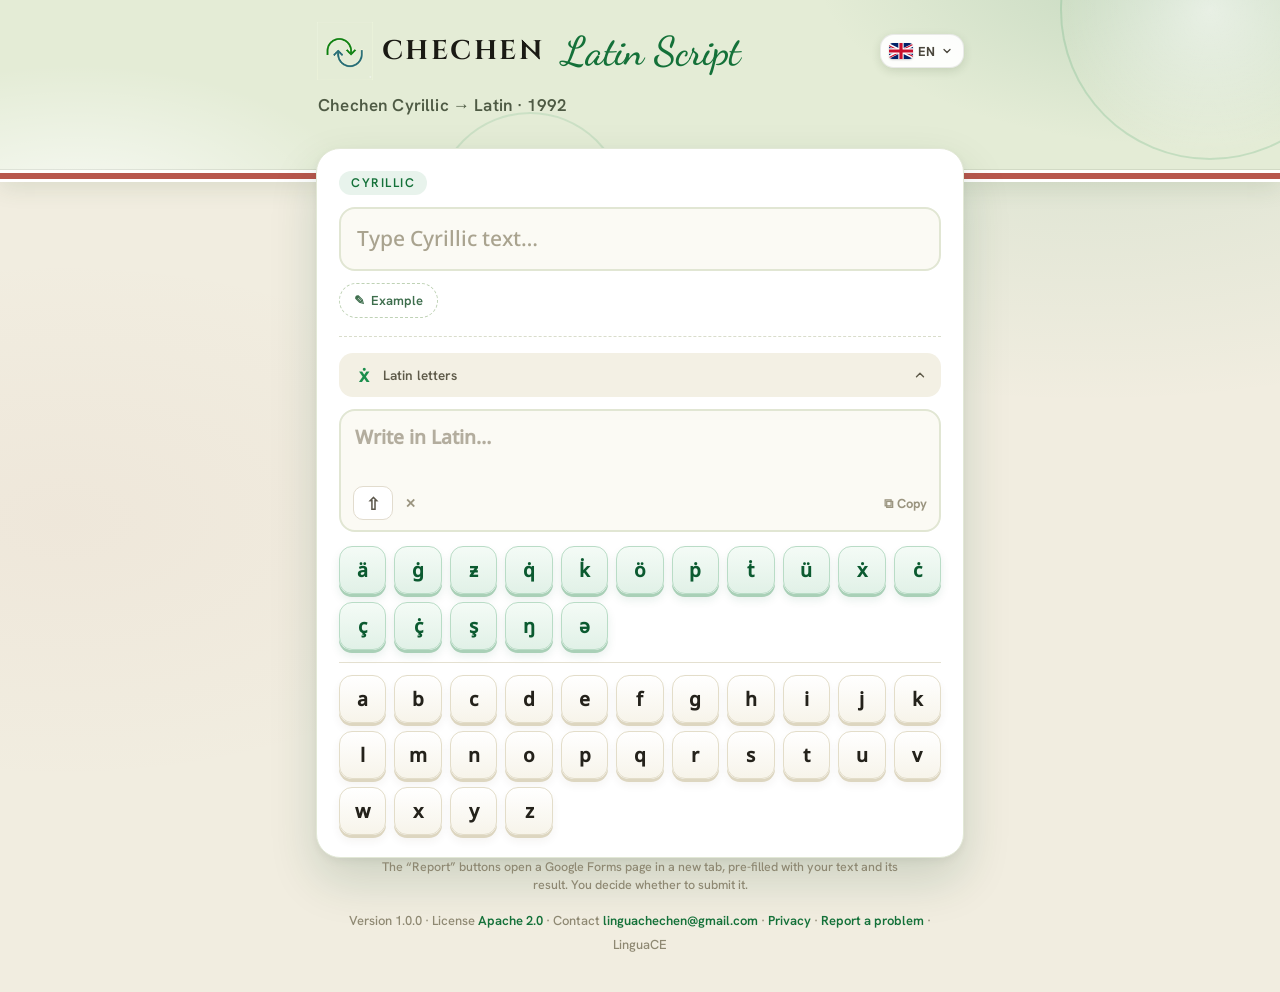
==== commit 8076e228: "Web: footer link to the published privacy policy Co-Authored-By: Claude Sonnet 5.5 <noreply@anthropi" ====
--- a/docs/index.html
+++ b/docs/index.html
@@ -110,6 +110,7 @@
     <span id="verFoot"></span> ·
     <span id="lblLicense">License</span> <a id="aboutLicense" href="https://www.apache.org/licenses/LICENSE-2.0" target="_blank" rel="noopener noreferrer">Apache 2.0</a> ·
     <span id="lblContact">Contact</span> <a id="aboutContact" href="mailto:linguachechen@gmail.com">linguachechen@gmail.com</a> ·
+    <a id="privacyLink" href="https://dorianmuzi.github.io/privacy-policy-Chechen-Latin-Script/privacy-policy.html" target="_blank" rel="noopener noreferrer">Q̇aylaxa laror</a> ·
     <button id="btnReportProblem" class="web-link" type="button">Ġalat djaxaiyta</button> ·
     LinguaCE
   </p>
--- a/docs/styles.css
+++ b/docs/styles.css
@@ -607,6 +607,7 @@
   font: 600 13px/1.45 'Hanken Grotesk', 'Noto Sans', sans-serif; color: #3E6E4D;
 }
 .web-note[hidden] { display: none; }
+#privacyLink { white-space: nowrap; }
 .web-note-title { font-weight: 800; color: #147139; letter-spacing: .02em; }
 .web-lock { flex: none; color: #1B8E4C; }
 .web-note-small {
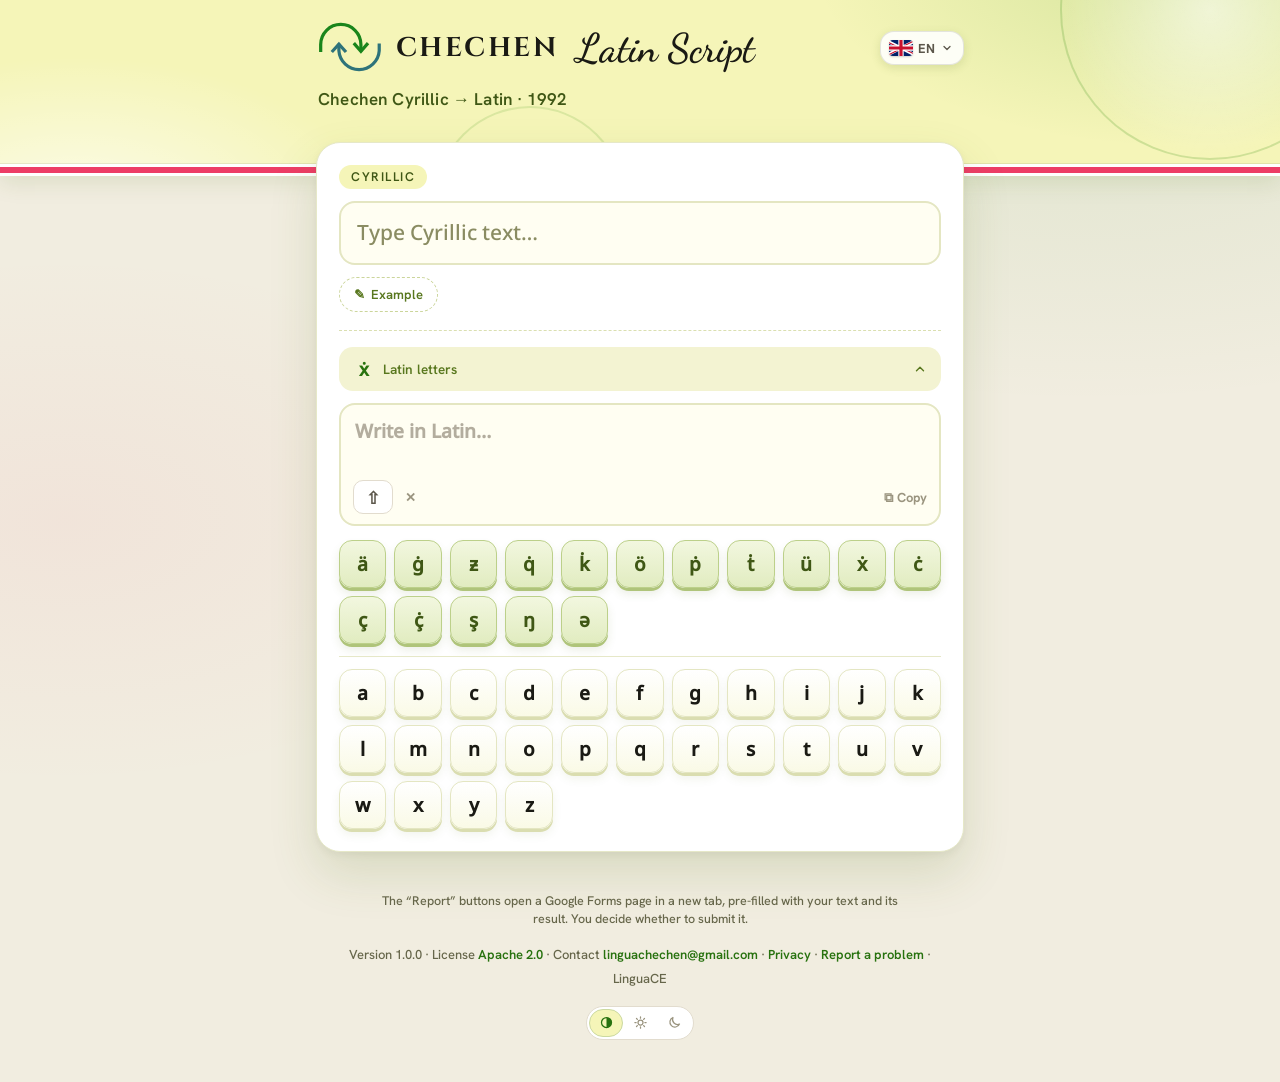
==== commit 7d39fe61: "Web: light / dark mode with a three-position selector (automatic follows the system) Colour roles ge" ====
--- a/docs/index.html
+++ b/docs/index.html
@@ -5,7 +5,9 @@
   <meta name="viewport" content="width=device-width, initial-scale=1">
   <title>Chechen Latin Script</title>
   <meta name="description" content="Convert Chechen Cyrillic text to the official 1992 Latin alphabet. Free and open source. Everything is converted in your browser.">
-  <meta name="theme-color" content="#E4ECD6">
+  <meta name="theme-color" content="#E3EBD3">
+  <meta name="color-scheme" content="light dark">
+  <script>try{var t=localStorage.getItem('clsTheme');if(t==='light'||t==='dark')document.documentElement.setAttribute('data-theme',t)}catch(e){}</script>
   <meta property="og:title" content="Chechen Latin Script">
   <meta property="og:description" content="Chechen Cyrillic to Latin (1992), in your browser. Free, open source, nothing is sent to a server.">
   <meta property="og:type" content="website">
@@ -24,7 +26,7 @@
   <div class="hero-inner">
     <div class="banner-row">
       <div class="banner-title">
-        <img src="icons/logo-96.png" alt="">
+        <svg class="logo" viewBox="170 282 670 548" role="img" aria-label="Chechen Latin Script"><g fill="none" stroke-width="34" stroke-linejoin="miter" stroke-linecap="butt"><path class="lg" d="M196 598 V520 A212 212 0 0 1 620 520 V592"/><path class="lg" d="M545 505 L620 590 L695 505"/><path class="lt" d="M813 508 V585 A213 213 0 0 1 388 585 V512"/><path class="lt" d="M313 598 L388 515 L463 598"/></g></svg>
         <span class="name-cap">CHECHEN</span>
         <span class="name-script">&nbsp;Latin Script</span>
       </div>
@@ -114,6 +116,7 @@
     <button id="btnReportProblem" class="web-link" type="button">Ġalat djaxaiyta</button> ·
     LinguaCE
   </p>
+  <div class="web-theme"><div id="themeSeg" class="theme-seg" role="radiogroup" aria-label="Theme" title="Theme"><span class="thumb" aria-hidden="true"></span><button type="button" role="radio" data-theme-val="auto" aria-checked="true" title="" aria-label=""><svg viewBox="0 0 24 24" aria-hidden="true"><circle cx="12" cy="12" r="8" fill="none" stroke="currentColor" stroke-width="2"/><path d="M12 4a8 8 0 0 1 0 16z" fill="currentColor"/></svg></button><button type="button" role="radio" data-theme-val="light" aria-checked="false" title="" aria-label=""><svg viewBox="0 0 24 24" aria-hidden="true"><circle cx="12" cy="12" r="4" fill="none" stroke="currentColor" stroke-width="2"/><path d="M12 3v2M12 19v2M3 12h2M19 12h2M5.6 5.6l1.4 1.4M17 17l1.4 1.4M5.6 18.4L7 17M17 7l1.4-1.4" fill="none" stroke="currentColor" stroke-width="2" stroke-linecap="round"/></svg></button><button type="button" role="radio" data-theme-val="dark" aria-checked="false" title="" aria-label=""><svg viewBox="0 0 24 24" aria-hidden="true"><path d="M20 14.5A8 8 0 0 1 9.5 4 8 8 0 1 0 20 14.5z" fill="none" stroke="currentColor" stroke-width="2" stroke-linejoin="round"/></svg></button></div></div>
 
 </div><!-- /mainCol -->
 </div><!-- /layout -->
--- a/docs/styles.css
+++ b/docs/styles.css
@@ -1,4 +1,73 @@
 /* Généré par tools/build.cjs : style de la popup de l'extension + tools/web.css */
+
+    /* ---- Couleurs : palette du « livre de couleurs » + RÔLES (mêmes noms que le site web) ----
+         Sulphur Yellow C4 M4 Y28 K0 = #F5F5B8 · Eugenia Red C7 M76 Y60 K0 = #ED3D66 · Olive Green C56 M40 Y85 K22 = #58771E ·
+         Cossack Green C76 M32 Y91 K18 = #328E13 (conversion CMYK -> RVB sans profil d'impression).
+         Le reste de la feuille n'utilise que ces rôles : un futur mode sombre = un second jeu de valeurs ici. */
+    :root {
+      --sulphur-yellow: #F5F5B8;
+      --eugenia-red: #ED3D66;
+      --olive-green: #58771E;
+      --cossack-green: #328E13;
+      --cossack-rgb: 50, 142, 19;
+      --banner-bg: #E3EBD3;        /* bandeau : vert clair de l'extension (choix de l'utilisateur) ; calé sur la couleur de la tuile du logo (227,235,211) pour qu'aucun carré ne se voie */
+      --brand: var(--cossack-green);   /* couleur principale : contours de focus, pistes, icônes */
+      --brand-light: #2B8511;       /* début du dégradé des boutons (blanc dessus : contraste >= 4,5) */
+      --brand-dark: #2A7A10;
+      --brand-deep: #226A0D;
+      --link: #28720F;              /* vert un peu plus foncé pour le PETIT texte (contraste >= 4,5) */
+      --accent: var(--olive-green);
+      --accent-strong: #4A6618;
+      --accent-deep: #3F5715;
+      --accent-tint: #EDF2DA;
+      --accent-border: #CBD9A0;
+      --chip-bg: var(--sulphur-yellow);   /* états « sélectionné / actif » */
+      --soft-icon: #7F8F5A;
+      --key-sp-bg: #F2F7DF;
+      --key-sp-border: #D6E2B0;
+      --flag-red: var(--eugenia-red);
+      /* neutres (mode clair) */
+      --n-page: #F4F1E9; --n-surface: #FFFFFF; --n-surface2: #FAF8F2;
+      --n-line: #EFEADF; --n-line2: #E2DCCE;
+      --n-text: #211F1B; --n-text-strong: #1A1A14; --n-text2: #5C574B; --n-text3: #9A947F; --n-placeholder: #B3AD9E;
+      --n-scroll: #CDC5B2; --n-scroll2: #D9D2C2; --n-scroll3: #C2B9A5; --n-track: #D9D4C8;
+      --n-expand-bg: #F6F3EA; --n-expand-border: #E8E2D2;
+      --n-glass: rgba(255,255,255,.88); --n-glass-border: rgba(0,0,0,.10);
+      --logo-g: #1A851B; --logo-t: #2E737A;
+      color-scheme: light;
+    }
+    /* ---- Mode sombre (2.6) : second jeu de valeurs pour les mêmes rôles ----
+       data-theme="dark" force le sombre, data-theme="light" force le clair, sans attribut : suit le réglage du système. */
+    :root[data-theme="dark"] {
+      --banner-bg: #2A3322;
+      --brand: #4FA82E; --link: #8FD16F; --brand-deep: #B5E39A;
+      --accent: #B9D67C; --accent-strong: #CFE6A3; --accent-deep: #DCEBB8; --accent-tint: #2F3A24; --accent-border: #4D5E36;
+      --chip-bg: #4B4C1F; --soft-icon: #9DB071; --key-sp-bg: #2B3622; --key-sp-border: #465B33;
+      --n-page: #14170F; --n-surface: #1F231A; --n-surface2: #191C14;
+      --n-line: #2E3426; --n-line2: #3A4230;
+      --n-text: #ECEADC; --n-text-strong: #F5F4E6; --n-text2: #CFCDBB; --n-text3: #A5A793; --n-placeholder: #7E816D;
+      --n-scroll: #4A5240; --n-scroll2: #3F4636; --n-scroll3: #5A634C; --n-track: #444B39;
+      --n-expand-bg: #252A1E; --n-expand-border: #343B2A;
+      --n-glass: rgba(38,43,31,.88); --n-glass-border: rgba(255,255,255,.12);
+      --logo-g: #62CC5C; --logo-t: #62B7C4;
+      color-scheme: dark;
+    }
+    @media (prefers-color-scheme: dark) {
+      :root:not([data-theme="light"]) {
+      --banner-bg: #2A3322;
+      --brand: #4FA82E; --link: #8FD16F; --brand-deep: #B5E39A;
+      --accent: #B9D67C; --accent-strong: #CFE6A3; --accent-deep: #DCEBB8; --accent-tint: #2F3A24; --accent-border: #4D5E36;
+      --chip-bg: #4B4C1F; --soft-icon: #9DB071; --key-sp-bg: #2B3622; --key-sp-border: #465B33;
+      --n-page: #14170F; --n-surface: #1F231A; --n-surface2: #191C14;
+      --n-line: #2E3426; --n-line2: #3A4230;
+      --n-text: #ECEADC; --n-text-strong: #F5F4E6; --n-text2: #CFCDBB; --n-text3: #A5A793; --n-placeholder: #7E816D;
+      --n-scroll: #4A5240; --n-scroll2: #3F4636; --n-scroll3: #5A634C; --n-track: #444B39;
+      --n-expand-bg: #252A1E; --n-expand-border: #343B2A;
+      --n-glass: rgba(38,43,31,.88); --n-glass-border: rgba(255,255,255,.12);
+      --logo-g: #62CC5C; --logo-t: #62B7C4;
+      color-scheme: dark;
+      }
+    }
 
     * { box-sizing: border-box; }
     html, body { margin: 0; padding: 0; }
@@ -6,18 +75,18 @@
     body {
       width: 440px;
       padding: 22px;
-      background: #F4F1E9;
-      color: #211F1B;
+      background: var(--n-page);
+      color: var(--n-text);
       font-family: 'Hanken Grotesk', 'Noto Sans', 'Segoe UI', sans-serif;
     }
 
     textarea, input, button { font-family: inherit; }
-    textarea::placeholder { color: #B3AD9E; }
+    textarea::placeholder { color: var(--n-placeholder); }
 
     /* ---- Header banner ---- */
     .banner {
       position: relative;
-      background: #E4ECD6;
+      background: var(--banner-bg);
       border-radius: 16px;
       padding: 13px 16px;
       display: flex;
@@ -32,6 +101,32 @@
       flex: 1;
       min-width: 0;
     }
+
+    /* logo vectoriel (flèches fines d'origine) : couleurs thémables */
+    .banner .logo { width: 34px; height: 28px; margin: 0 6px 0 4px; display: block; flex: none; align-self: center; overflow: visible; }
+    .banner .logo .lg { stroke: var(--logo-g); }
+    .banner .logo .lt { stroke: var(--logo-t); }
+    /* pied de page : version + sélecteur de thème à trois positions (automatique / clair / sombre), le curseur glisse */
+    .foot-row { display: flex; align-items: center; justify-content: center; gap: 14px; margin-top: 15px; flex-wrap: wrap; }
+    .foot-row .version { margin-top: 0; }
+    .theme-seg {
+      position: relative; display: inline-grid; grid-template-columns: repeat(3, 34px); direction: ltr; --i: 0;
+      padding: 2px; border: 1px solid var(--n-line2); background: var(--n-surface); border-radius: 999px;
+    }
+    .theme-seg .thumb {
+      position: absolute; top: 2px; left: 2px; width: 34px; height: 28px; box-sizing: border-box; border-radius: 999px;
+      background: var(--chip-bg); border: 1px solid var(--accent-border);
+      transform: translateX(calc(var(--i) * 34px)); transition: transform .22s cubic-bezier(.4, .1, .2, 1);
+    }
+    .theme-seg button {
+      position: relative; z-index: 1; height: 28px; padding: 0; border: 0; background: transparent; border-radius: 999px;
+      color: var(--n-text3); display: flex; align-items: center; justify-content: center; cursor: pointer; transition: color .15s;
+    }
+    .theme-seg button svg { width: 15px; height: 15px; display: block; }
+    .theme-seg button:hover, .theme-seg button[aria-checked="true"] { color: var(--link); }
+    .theme-seg button:focus-visible { outline: 2px solid var(--brand); outline-offset: 1px; }
+    @media (prefers-reduced-motion: reduce) { .theme-seg .thumb { transition: none; } }
+    html.panel .foot-row { order: 6; }
     .banner img {
       width: 46px;
       height: 46px;
@@ -42,14 +137,14 @@
     }
     .banner .name-cap {
       font: 700 15px/1 'Cinzel', 'Garamond', serif;
-      color: #1A1A14;
+      color: var(--n-text-strong);
       letter-spacing: .06em;
       white-space: nowrap;
       align-self: center;
     }
     .banner .name-script {
       font: 600 20px/1 'Dancing Script', cursive;
-      color: #1A1A14;
+      color: var(--n-text-strong);
       white-space: nowrap;
       align-self: center;
     }
@@ -57,9 +152,9 @@
       position: relative;
       width: 26px; height: 26px;
       border-radius: 50%;
-      border: 1px solid rgba(0,0,0,.10);
-      background: rgba(255,255,255,.88);
-      color: #7E9A82;
+      border: 1px solid var(--n-glass-border);
+      background: var(--n-glass);
+      color: var(--soft-icon);
       cursor: pointer;
       font: italic 700 13px/1 Georgia, serif;
       display: flex; align-items: center; justify-content: center;
@@ -69,8 +164,8 @@
     }
     /* zone de clic élargie (32 px) sans changer l'apparence du bouton */
     .info-btn::after { content: ""; position: absolute; inset: -3px; }
-    .info-btn:hover { color: #1B8E4C; }
-    .info-btn.active { background: #E8F3EC; color: #1B8E4C; border-color: #BFE3CC; }
+    .info-btn:hover { color: var(--link); }
+    .info-btn.active { background: var(--chip-bg); color: var(--link); border-color: var(--accent-border); }
 
     /* ---- Description block ---- */
     .desc-block {
@@ -78,8 +173,8 @@
       transition: max-height .3s ease, opacity .24s ease, margin-top .3s ease;
     }
     .desc-block .desc-inner {
-      background: #fff;
-      border: 1px solid #EFEADF;
+      background: var(--n-surface);
+      border: 1px solid var(--n-line);
       border-radius: 14px;
       padding: 14px 16px;
       box-shadow: 0 1px 3px rgba(0,0,0,.04);
@@ -87,27 +182,27 @@
     .desc-block p {
       margin: 0;
       font: 400 13px/1.6 'Noto Sans', sans-serif;
-      color: #6E6A5E;
+      color: var(--n-text2);
       white-space: pre-line;
     }
     /* Première ligne (titre du projet) mise en avant */
     .desc-block p::first-line {
       font-weight: 700;
-      color: #211F1B;
+      color: var(--n-text);
     }
 
     /* ---- Subtitle ---- */
     .subtitle {
       text-align: center;
       font: 500 13px/1.3 'Hanken Grotesk', sans-serif;
-      color: #857F70;
+      color: var(--n-text3);
       margin-top: 12px;
     }
 
     /* ---- Cards ---- */
     .card {
-      background: #fff;
-      border: 1px solid #EFEADF;
+      background: var(--n-surface);
+      border: 1px solid var(--n-line);
       box-shadow: 0 1px 3px rgba(0,0,0,.04);
     }
     .card-transcriber {
@@ -130,17 +225,17 @@
       font: 600 12px/1 'Hanken Grotesk', sans-serif;
       letter-spacing: .10em;
       text-transform: uppercase;
-      color: #A39C8B;
+      color: var(--n-text3);
       margin-bottom: 9px;
     }
-    .label-card { font: 600 15px 'Hanken Grotesk', sans-serif; color: #211F1B; }
+    .label-card { font: 600 15px 'Hanken Grotesk', sans-serif; color: var(--n-text); }
 
     textarea#input {
       width: 100%;
       border: none; outline: none; resize: none; overflow-y: hidden;
       background: transparent;
       font: 500 16px/1.5 'Noto Sans', sans-serif;
-      color: #211F1B;
+      color: var(--n-text);
       min-height: 26px;
       height: 26px;
       max-height: 160px;
@@ -150,7 +245,7 @@
     /* Scrollbars discrètes assorties au thème */
     textarea#input, #output {
       scrollbar-width: thin;
-      scrollbar-color: #CDC5B2 transparent;
+      scrollbar-color: var(--n-scroll) transparent;
     }
     textarea#input::-webkit-scrollbar,
     #output::-webkit-scrollbar { width: 8px; }
@@ -158,28 +253,28 @@
     #output::-webkit-scrollbar-track { background: transparent; }
     textarea#input::-webkit-scrollbar-thumb,
     #output::-webkit-scrollbar-thumb {
-      background: #D9D2C2; border-radius: 4px;
+      background: var(--n-scroll2); border-radius: 4px;
       border: 2px solid transparent; background-clip: content-box;
     }
     textarea#input::-webkit-scrollbar-thumb:hover,
-    #output::-webkit-scrollbar-thumb:hover { background: #C2B9A5; background-clip: content-box; }
+    #output::-webkit-scrollbar-thumb:hover { background: var(--n-scroll3); background-clip: content-box; }
 
     /* ---- Misal hint ---- */
     .misal-hint {
       margin-top: 10px;
-      border: 1px solid #EFEADF;
-      background: #FAF8F2;
+      border: 1px solid var(--n-line);
+      background: var(--n-surface2);
       border-radius: 10px;
       padding: 7px 12px;
       cursor: pointer;
       font: 600 13px 'Hanken Grotesk', sans-serif;
-      color: #9A947F;
+      color: var(--n-text3);
       display: inline-flex;
       align-items: center;
       gap: 6px;
       transition: color .2s, border-color .2s;
     }
-    .misal-hint:hover { color: #1B8E4C; border-color: #BFE3CC; }
+    .misal-hint:hover { color: var(--link); border-color: var(--accent-border); }
 
     /* ---- Result block ---- */
     .out-block {
@@ -189,41 +284,41 @@
     .out-divider {
       display: flex; align-items: center; gap: 12px; margin-bottom: 12px;
     }
-    .out-divider .line { flex: 1; height: 1px; background: #EFEADF; }
+    .out-divider .line { flex: 1; height: 1px; background: var(--n-line); }
     .out-head {
       display: flex; align-items: center; justify-content: space-between; margin-bottom: 9px;
     }
     .out-head .lat {
       font: 600 12px/1 'Hanken Grotesk', sans-serif;
-      letter-spacing: .10em; text-transform: uppercase; color: #1B8E4C;
+      letter-spacing: .10em; text-transform: uppercase; color: var(--link);
     }
     .btn-copy {
       border: none; background: transparent; cursor: pointer;
-      font: 600 13px 'Hanken Grotesk', sans-serif; color: #9A947F;
+      font: 600 13px 'Hanken Grotesk', sans-serif; color: var(--n-text3);
       display: flex; align-items: center; gap: 4px;
       transition: color .2s;
     }
-    .btn-copy:hover { color: #1B8E4C; }
+    .btn-copy:hover { color: var(--link); }
     .out-actions { display: flex; align-items: center; gap: 14px; }
     .about-meta { margin: 12px 0 0; padding: 0; display: grid; gap: 6px; }
     .about-meta > div { display: flex; align-items: baseline; gap: 10px; }
-    .about-meta dt { margin: 0; flex: 0 0 74px; font: 600 13px 'Hanken Grotesk', sans-serif; color: #9A947F; }
-    .about-meta dd { margin: 0; min-width: 0; overflow-wrap: anywhere; font: 500 12.5px 'Noto Sans', sans-serif; color: #211F1B; }
-    .about-meta a { color: #1B8E4C; text-decoration: none; }
+    .about-meta dt { margin: 0; flex: 0 0 74px; font: 600 13px 'Hanken Grotesk', sans-serif; color: var(--n-text3); }
+    .about-meta dd { margin: 0; min-width: 0; overflow-wrap: anywhere; font: 500 12.5px 'Noto Sans', sans-serif; color: var(--n-text); }
+    .about-meta a { color: var(--link); text-decoration: none; }
     .about-meta a:hover { text-decoration: underline; }
-    .about-meta a:focus-visible { outline: 2px solid #1B8E4C; outline-offset: 2px; border-radius: 3px; }
+    .about-meta a:focus-visible { outline: 2px solid var(--brand); outline-offset: 2px; border-radius: 3px; }
     .report-link {
-      margin-top: 12px; border: 1px solid #EFEADF; background: #F4F1E9; border-radius: 10px; padding: 7px 12px;
-      cursor: pointer; font: 600 13px 'Hanken Grotesk', sans-serif; color: #1B8E4C;
+      margin-top: 12px; border: 1px solid var(--n-line); background: var(--n-page); border-radius: 10px; padding: 7px 12px;
+      cursor: pointer; font: 600 13px 'Hanken Grotesk', sans-serif; color: var(--link);
       transition: border-color .2s, background .2s;
     }
-    .report-link:hover { border-color: #BFE3CC; background: #E8F3EC; }
+    .report-link:hover { border-color: var(--accent-border); background: var(--accent-tint); }
     .about-actions { display: flex; flex-wrap: wrap; gap: 0 8px; }
     .about-actions .report-link[hidden] { display: none; }
-    .report-link:focus-visible { outline: 2px solid #1B8E4C; outline-offset: 2px; }
+    .report-link:focus-visible { outline: 2px solid var(--brand); outline-offset: 2px; }
     #output {
       font: 500 16px/1.5 'Noto Sans', sans-serif;
-      color: #147139;
+      color: var(--accent-strong);
       min-height: 24px;
       max-height: 200px;
       overflow-y: auto;
@@ -264,35 +359,35 @@
     .lang-btn {
       display: flex; align-items: center; gap: 5px;
       height: 28px; padding: 0 7px 0 6px; border-radius: 14px;
-      border: 1px solid rgba(0,0,0,.10); background: rgba(255,255,255,.88);
-      color: #4A463C; cursor: pointer;
+      border: 1px solid var(--n-glass-border); background: var(--n-glass);
+      color: var(--n-text2); cursor: pointer;
       font: 700 13px/1 'Hanken Grotesk', sans-serif; letter-spacing: .04em;
       box-shadow: 0 1px 3px rgba(0,0,0,.08);
       transition: background .2s, color .2s, border-color .2s;
     }
-    .lang-btn:hover, .lang-btn[aria-expanded="true"] { color: #1B8E4C; border-color: #BFE3CC; background: #E8F3EC; }
+    .lang-btn:hover, .lang-btn[aria-expanded="true"] { color: var(--link); border-color: var(--accent-border); background: var(--accent-tint); }
     .lang-btn svg { transition: transform .2s; }
     .lang-btn .flag { width: 20px; height: 14px; }
     .lang-btn[aria-expanded="true"] svg { transform: rotate(180deg); }
-    .lang-btn:focus-visible, .info-btn:focus-visible, .btn-expand:focus-visible { outline: 2px solid #1B8E4C; outline-offset: 2px; }
+    .lang-btn:focus-visible, .info-btn:focus-visible, .btn-expand:focus-visible { outline: 2px solid var(--brand); outline-offset: 2px; }
     .lang-menu {
       position: absolute; top: calc(100% + 8px); inset-inline-end: 0; z-index: 20;
-      min-width: 190px; padding: 6px; background: #fff;
-      border: 1px solid #EFEADF; border-radius: 14px;
+      min-width: 190px; padding: 6px; background: var(--n-surface);
+      border: 1px solid var(--n-line); border-radius: 14px;
       box-shadow: 0 10px 28px rgba(28,40,28,.18), 0 2px 6px rgba(0,0,0,.06);
     }
     .lang-menu[hidden] { display: none; }
     .lang-item {
       all: unset; box-sizing: border-box; display: flex; align-items: center; gap: 10px;
       width: 100%; padding: 9px 10px; border-radius: 10px; cursor: pointer;
-      font: 600 14px/1.2 'Hanken Grotesk', 'Noto Sans', sans-serif; color: #211F1B;
-    }
-    .lang-item:hover, .lang-item:focus-visible { background: #F4F1E9; }
-    .lang-item:focus-visible { outline: 2px solid #1B8E4C; outline-offset: -2px; }
-    .lang-item[aria-checked="true"] { background: #E8F3EC; color: #147139; }
+      font: 600 14px/1.2 'Hanken Grotesk', 'Noto Sans', sans-serif; color: var(--n-text);
+    }
+    .lang-item:hover, .lang-item:focus-visible { background: var(--n-page); }
+    .lang-item:focus-visible { outline: 2px solid var(--brand); outline-offset: -2px; }
+    .lang-item[aria-checked="true"] { background: var(--chip-bg); color: var(--brand-deep); }
     .lang-item .lang-name { flex: 1; }
-    .lang-item .lang-code { font-size: 12px; letter-spacing: .08em; color: #857F70; }
-    .lang-item .lang-check { width: 16px; height: 16px; flex: none; color: #1B8E4C; opacity: 0; }
+    .lang-item .lang-code { font-size: 12px; letter-spacing: .08em; color: var(--n-text3); }
+    .lang-item .lang-check { width: 16px; height: 16px; flex: none; color: var(--brand); opacity: 0; }
     .lang-item[aria-checked="true"] .lang-check { opacity: 1; }
 
     /* ---- Bannière étroite (panneau latéral) : le nom s'abrège selon la place réellement disponible ---- */
@@ -317,7 +412,6 @@
     html.panel #mainCol > .card-row { order: 3; }
     html.panel .actions { order: 4; }
     html.panel #cardTranscriber { order: 5; flex: 1; min-height: 230px; display: flex; flex-direction: column; margin-top: 16px; }
-    html.panel .version { order: 6; }
     /* saisie et résultat se partagent la hauteur de la carte (défilement interne si le texte est long) */
     html.panel textarea#input { flex: 1 1 0; min-height: 96px; height: auto; max-height: none; overflow-y: auto; }
     html.panel .out-block { flex: 1 1 0; min-height: 0; display: flex; flex-direction: column; }
@@ -325,57 +419,57 @@
     html.panel .misal-hint { align-self: flex-start; }
 
     /* ---- Alphabet latin : aide à la saisie (carte de saisie, repliée par défaut) ---- */
-    .alpha-block { margin-top: 14px; border-top: 1px solid #EFEADF; padding-top: 10px; flex: none; }
+    .alpha-block { margin-top: 14px; border-top: 1px solid var(--n-line); padding-top: 10px; flex: none; }
     .alpha-toggle {
       width: 100%; display: flex; align-items: center; gap: 8px; padding: 4px 0;
       border: none; background: transparent; cursor: pointer; text-align: start;
-      font: 600 13px 'Hanken Grotesk', sans-serif; color: #9A947F; transition: color .2s;
-    }
-    .alpha-toggle:hover { color: #1B8E4C; }
-    .alpha-toggle:focus-visible { outline: 2px solid #1B8E4C; outline-offset: 2px; border-radius: 6px; }
-    .alpha-toggle .alpha-glyph { font: 600 15px 'Noto Sans', sans-serif; color: #1B8E4C; width: 18px; text-align: center; }
+      font: 600 13px 'Hanken Grotesk', sans-serif; color: var(--n-text3); transition: color .2s;
+    }
+    .alpha-toggle:hover { color: var(--link); }
+    .alpha-toggle:focus-visible { outline: 2px solid var(--brand); outline-offset: 2px; border-radius: 6px; }
+    .alpha-toggle .alpha-glyph { font: 600 15px 'Noto Sans', sans-serif; color: var(--link); width: 18px; text-align: center; }
     .alpha-toggle .alpha-chev { margin-inline-start: auto; transition: transform .2s; }
     .alpha-toggle[aria-expanded="true"] .alpha-chev { transform: rotate(180deg); }
     .alpha-body[hidden] { display: none; }
     .alpha-body { margin-top: 10px; }
-    .alpha-field { border: 1px solid #EFEADF; background: #FAF8F2; border-radius: 12px; padding: 8px 10px; }
+    .alpha-field { border: 1px solid var(--n-line); background: var(--n-surface2); border-radius: 12px; padding: 8px 10px; }
     textarea#latInput {
       width: 100%; border: none; outline: none; resize: none; background: transparent; display: block;
-      font: 500 16px/1.5 'Noto Sans', sans-serif; color: #147139; min-height: 48px; max-height: 120px;
-      scrollbar-width: thin; scrollbar-color: #CDC5B2 transparent;
+      font: 500 16px/1.5 'Noto Sans', sans-serif; color: var(--accent-strong); min-height: 48px; max-height: 120px;
+      scrollbar-width: thin; scrollbar-color: var(--n-scroll) transparent;
     }
     .alpha-field-actions { display: flex; align-items: center; justify-content: space-between; margin-top: 4px; }
     .alpha-field-actions .btn-copy { padding: 2px 0; }
-    .alpha-field-actions .btn-copy.done { color: #1B8E4C; }
+    .alpha-field-actions .btn-copy.done { color: var(--link); }
     .alpha-tools { display: flex; align-items: center; gap: 12px; }
     .alpha-shift {
-      min-width: 34px; height: 30px; border: 1px solid #E2DCCE; background: #fff; border-radius: 9px; cursor: pointer;
-      font: 700 15px 'Noto Sans', sans-serif; color: #5C574B; padding: 0 8px; transition: background .15s, border-color .15s, color .15s;
-    }
-    .alpha-shift:hover { background: #FAF8F2; }
-    .alpha-shift[aria-pressed="true"] { background: #E8F3EC; border-color: #BFE3CC; color: #1B8E4C; }
-    .alpha-shift:focus-visible, .alpha-key:focus-visible { outline: 2px solid #1B8E4C; outline-offset: 1px; }
+      min-width: 34px; height: 30px; border: 1px solid var(--n-line2); background: var(--n-surface); border-radius: 9px; cursor: pointer;
+      font: 700 15px 'Noto Sans', sans-serif; color: var(--n-text2); padding: 0 8px; transition: background .15s, border-color .15s, color .15s;
+    }
+    .alpha-shift:hover { background: var(--n-surface2); }
+    .alpha-shift[aria-pressed="true"] { background: var(--chip-bg); border-color: var(--accent-border); color: var(--link); }
+    .alpha-shift:focus-visible, .alpha-key:focus-visible { outline: 2px solid var(--brand); outline-offset: 1px; }
     .alpha-keys { display: grid; grid-template-columns: repeat(auto-fill, minmax(38px, 1fr)); gap: 6px; margin-top: 10px; direction: ltr; }
     .alpha-key {
-      height: 38px; border: 1px solid #EFEADF; background: #fff; border-radius: 10px; cursor: pointer; padding: 0;
-      font: 600 17px 'Noto Sans', sans-serif; color: #211F1B;
+      height: 38px; border: 1px solid var(--n-line); background: var(--n-surface); border-radius: 10px; cursor: pointer; padding: 0;
+      font: 600 17px 'Noto Sans', sans-serif; color: var(--n-text);
       transition: background .12s, border-color .12s, color .12s, transform .06s;
     }
-    .alpha-key.sp { background: #F1F7F3; border-color: #D5E9DB; color: #147139; }
-    .alpha-key:hover { border-color: #BFE3CC; background: #E8F3EC; color: #1B8E4C; }
+    .alpha-key.sp { background: var(--key-sp-bg); border-color: var(--key-sp-border); color: var(--accent-deep); }
+    .alpha-key:hover { border-color: var(--accent-border); background: var(--accent-tint); color: var(--link); }
     .alpha-key:active { transform: scale(.94); }
-    .alpha-sep { grid-column: 1 / -1; height: 1px; background: #EFEADF; margin: 2px 0; }
+    .alpha-sep { grid-column: 1 / -1; height: 1px; background: var(--n-line); margin: 2px 0; }
 
     /* ---- Panneau : barre déplaçable entre le texte cyrillique et le résultat latin ---- */
     html.panel .out-divider { cursor: row-resize; touch-action: none; user-select: none; position: relative; padding: 8px 0; margin: -8px 0 4px; }
-    html.panel .out-divider .line { height: 2px; border-radius: 2px; background: #E4DDCC; transition: background .15s; }
+    html.panel .out-divider .line { height: 2px; border-radius: 2px; background: var(--n-line2); transition: background .15s; }
     html.panel .out-divider::after {
       content: ""; position: absolute; left: 50%; top: 50%; width: 46px; height: 6px; margin: -3px 0 0 -23px;
-      border-radius: 3px; background: #CFC7B2; transition: background .15s;
-    }
-    html.panel .out-divider:hover .line, html.panel .out-divider.dragging .line { background: #BFE3CC; }
-    html.panel .out-divider:hover::after, html.panel .out-divider.dragging::after, html.panel .out-divider:focus-visible::after { background: #1B8E4C; }
-    html.panel .out-divider:focus-visible { outline: 2px solid #1B8E4C; outline-offset: -2px; border-radius: 6px; }
+      border-radius: 3px; background: var(--n-scroll); transition: background .15s;
+    }
+    html.panel .out-divider:hover .line, html.panel .out-divider.dragging .line { background: var(--accent-border); }
+    html.panel .out-divider:hover::after, html.panel .out-divider.dragging::after, html.panel .out-divider:focus-visible::after { background: var(--brand); }
+    html.panel .out-divider:focus-visible { outline: 2px solid var(--brand); outline-offset: -2px; border-radius: 6px; }
     body.splitting { user-select: none; cursor: row-resize; }
 
     /* ---- Arabe (droite à gauche) ---- */
@@ -387,7 +481,7 @@
     .toggle { cursor: pointer; flex: none; }
     .toggle-track {
       width: 48px; height: 28px; border-radius: 14px;
-      background: #D9D4C8; position: relative; transition: background .25s;
+      background: var(--n-track); position: relative; transition: background .25s;
     }
     .toggle-knob {
       position: absolute; top: 3px; left: 3px;
@@ -395,30 +489,30 @@
       background: #fff; box-shadow: 0 1px 3px rgba(0,0,0,.25);
       transition: transform .25s; transform: translateX(0);
     }
-    .toggle.on .toggle-track { background: #1B8E4C; }
+    .toggle.on .toggle-track { background: var(--brand-light); }
     .toggle.on .toggle-knob { transform: translateX(20px); }
 
     /* ---- Action buttons ---- */
     .actions { display: flex; gap: 12px; margin-top: 16px; }
     .btn-primary {
       flex: 1.7; border: none; border-radius: 14px; padding: 14px;
-      background: linear-gradient(160deg,#23a85e,#147139);
+      background: linear-gradient(160deg,var(--brand-light),var(--brand-dark));
       color: #fff; font: 700 15px 'Hanken Grotesk', sans-serif; cursor: pointer;
-      box-shadow: 0 8px 18px rgba(20,113,57,.28);
+      box-shadow: 0 8px 18px rgba(var(--cossack-rgb),.30);
       transition: filter .15s;
     }
     .btn-primary:hover { filter: brightness(1.05); }
     .btn-secondary {
-      flex: 1; border: 1px solid #E2DCCE; border-radius: 14px; padding: 14px;
-      background: #fff; color: #5C574B; font: 600 15px 'Hanken Grotesk', sans-serif; cursor: pointer;
+      flex: 1; border: 1px solid var(--n-line2); border-radius: 14px; padding: 14px;
+      background: var(--n-surface); color: var(--n-text2); font: 600 15px 'Hanken Grotesk', sans-serif; cursor: pointer;
       transition: background .15s;
     }
-    .btn-secondary:hover { background: #FAF8F2; }
+    .btn-secondary:hover { background: var(--n-surface2); }
 
     .version {
       text-align: center;
       font: 500 13px 'Hanken Grotesk', sans-serif;
-      color: #A8A294;
+      color: var(--n-text3);
       margin-top: 15px;
     }
 
@@ -431,9 +525,9 @@
     .btn-expand {
       width: 26px; height: 26px; padding: 0;
       border-radius: 50%;
-      border: 1px solid rgba(0,0,0,.10);
-      background: rgba(255,255,255,.88);
-      color: #7E9A82;
+      border: 1px solid var(--n-glass-border);
+      background: var(--n-glass);
+      color: var(--soft-icon);
       cursor: pointer;
       display: flex; align-items: center; justify-content: center;
       flex: none;
@@ -444,17 +538,17 @@
     .in-main { flex: 1; min-width: 0; }
     .btn-expand {
       width: 32px; height: auto; min-height: 60px; align-self: stretch; border-radius: 16px;
-      background: #F6F3EA; border: 1px solid #E8E2D2; color: #7E9A82;
-    }
-    .btn-expand:hover { background: #E8F3EC; border-color: #BFE3CC; }
+      background: var(--n-expand-bg); border: 1px solid var(--n-expand-border); color: var(--soft-icon);
+    }
+    .btn-expand:hover { background: var(--accent-tint); border-color: var(--accent-border); }
     .btn-expand[hidden] { display: none; }
     /* panneau latéral déjà ouvert : le bouton devient « Réduire » (chevron retourné) */
     .btn-expand.reduce svg { transform: rotate(180deg); }
-    .btn-expand:hover { color: #1B8E4C; }
+    .btn-expand:hover { color: var(--link); }
     .btn-expand svg { transition: transform .25s; }
     /* Texte volumineux : on attire l'attention sur la bascule */
     .btn-expand.attn {
-      background: #E8F3EC; color: #1B8E4C; border-color: #BFE3CC;
+      background: var(--accent-tint); color: var(--link); border-color: var(--accent-border);
       animation: nudge 1.6s ease-in-out infinite;
     }
     @keyframes nudge { 0%, 100% { transform: translateX(0); } 50% { transform: translateX(3px); } }
@@ -477,150 +571,255 @@
   
 /* ---- Surcharges propres à la version web (ajoutées APRÈS la feuille de style de la popup de l'extension) ---- */
 
-/* Page : crème chaud, avec une lueur verte en haut */
-html { background: #F1EDE0; }
+/* ---- Couleurs : palette du « livre de couleurs » + RÔLES ----
+   Les couleurs de la palette (CMYK du livre converties en RVB, sans profil d'impression) :
+     Sulphur Yellow  C4 M4 Y28 K0     -> #F5F5B8
+     Eugenia Red     C7 M76 Y60 K0    -> #ED3D66
+     Olive Green     C56 M40 Y85 K22  -> #58771E
+     Cossack Green   C76 M32 Y91 K18  -> #328E13
+   Le reste de la feuille n'utilise que des RÔLES (var(--...)) : un futur mode sombre ne sera qu'un second jeu de valeurs
+   pour ces rôles (voir le bloc :root[data-theme="dark"] à ajouter), sans toucher aux composants. */
+:root {
+  --sulphur-yellow: #F5F5B8;
+  --eugenia-red: #ED3D66;
+  --olive-green: #58771E;
+  --cossack-green: #328E13;
+  --deep-indigo: #07157E;     /* Deep Indigo C95 M85 Y10 K45 (CMYK -> RVB sans profil d'impression) : titre du bandeau */
+  --cossack-rgb: 50, 142, 19;
+  --olive-rgb: 88, 119, 30;
+  --eugenia-rgb: 237, 61, 102;
+
+  /* surfaces et textes (mode clair) */
+  --page-bg: #F1EDE0;
+  --surface: #FFFFFF;
+  --surface-field: #FFFEF2;
+  --banner-bg: var(--sulphur-yellow);
+  --text: #1A1A14;
+  --text-field: #1B1A16;
+  --text-soft: #66664A;
+  --banner-title: var(--text);   /* « CHECHEN » et « Latin Script » en noir sur le jaune (choix de l'utilisateur, comme l'extension) */
+  --text-subtitle: #3F5715;   /* sous-titre sur le jaune : olive foncé (contraste ~7,6) */
+  --placeholder: #8A8C62;
+  --on-brand: #FFFFFF;
+
+  /* couleur principale (boutons, focus, liens) */
+  --brand: var(--cossack-green);
+  --brand-light: #2B8511;
+  --brand-dark: #2A7A10;
+  --link: #28720F; /* vert un peu plus foncé pour le PETIT texte des liens (contraste >= 4,5 sur le crème) */
+
+  /* accent olive (texte du résultat, étiquettes, touches spéciales) */
+  --accent: var(--olive-green);
+  --accent-strong: #4A6618;
+  --accent-deep: #3F5715;
+  --accent-tint: #EDF2DA;
+  --accent-border: #CBD9A0;
+  --result-bg-top: #F7F9E6;
+  --result-bg-bottom: #EDF2D3;
+
+  /* contours et petits fonds */
+  --border-card: #E6E8C8;
+  --border-field: #E4E6C2;
+  --border-field-hover: #CBD59A;
+  --border-dash: #DADFB0;
+  --chip-bg: var(--sulphur-yellow);
+  --toggle-bg: #F3F3D2;
+  --key-top: #FFFFFF;
+  --key-bottom: #FAFAE6;
+  --key-border: #E4E6C2;
+  --key-edge: #DADDB0;
+  --key-sp-top: #F2F7DF;
+  --key-sp-bottom: #E1ECC0;
+  --key-sp-border: #BCD08A;
+  --key-sp-edge: #AFC47A;
+  --key-hover-border: #7FB35A;
+  --shadow-rgb: 88, 119, 30;
+
+  /* drapeau */
+  --flag-red: var(--eugenia-red);
+
+  /* reflets et voiles (blancs en mode clair, presque invisibles en mode sombre) */
+  --banner-glow: rgba(255,255,255,.7); --deco-glow: rgba(255,255,255,.55); --btn-soft: rgba(255,255,255,.75);
+  --note-bg: rgba(255,255,255,.7); --inset-hi: rgba(255,255,255,.7); --stripe-white: #FFFFFF;
+}
+
+/* ---- Mode sombre : second jeu de valeurs pour les mêmes rôles (2.6) ----
+   Les rôles partagés avec la popup de l'extension (bandeau, vert, olive, neutres --n-*, logo) viennent du bloc sombre de popup.htm ;
+   ici les rôles propres au site. data-theme="dark" force le sombre, "light" le clair, sans attribut : suit le système. */
+:root[data-theme="dark"] {
+  --page-bg: #14170F; --surface: #1F231A; --surface-field: #191C14;
+  --text: #F5F4E6; --text-field: #ECEADC; --text-soft: #A5A793; --text-subtitle: #CFE6A3; --placeholder: #7E816D;
+  --border-card: #2E3426; --border-field: #3A4230; --border-field-hover: #4D5E36; --border-dash: #2E3426;
+  --result-bg-top: #232A1B; --result-bg-bottom: #1E2517; --toggle-bg: #2B3322;
+  --key-top: #2B3022; --key-bottom: #232719; --key-border: #3A4230; --key-edge: #10130B;
+  --key-sp-top: #33402A; --key-sp-bottom: #2A3622; --key-sp-border: #465B33; --key-sp-edge: #1C2616; --key-hover-border: #6BA84A;
+  --shadow-rgb: 0, 0, 0;
+  --banner-glow: rgba(255,255,255,.04); --deco-glow: rgba(255,255,255,.05); --btn-soft: rgba(255,255,255,.06);
+  --note-bg: rgba(255,255,255,.05); --inset-hi: rgba(255,255,255,.05); --stripe-white: #CFCDBB;
+}
+@media (prefers-color-scheme: dark) {
+  :root:not([data-theme="light"]) {
+  --page-bg: #14170F; --surface: #1F231A; --surface-field: #191C14;
+  --text: #F5F4E6; --text-field: #ECEADC; --text-soft: #A5A793; --text-subtitle: #CFE6A3; --placeholder: #7E816D;
+  --border-card: #2E3426; --border-field: #3A4230; --border-field-hover: #4D5E36; --border-dash: #2E3426;
+  --result-bg-top: #232A1B; --result-bg-bottom: #1E2517; --toggle-bg: #2B3322;
+  --key-top: #2B3022; --key-bottom: #232719; --key-border: #3A4230; --key-edge: #10130B;
+  --key-sp-top: #33402A; --key-sp-bottom: #2A3622; --key-sp-border: #465B33; --key-sp-edge: #1C2616; --key-hover-border: #6BA84A;
+  --shadow-rgb: 0, 0, 0;
+  --banner-glow: rgba(255,255,255,.04); --deco-glow: rgba(255,255,255,.05); --btn-soft: rgba(255,255,255,.06);
+  --note-bg: rgba(255,255,255,.05); --inset-hi: rgba(255,255,255,.05); --stripe-white: #CFCDBB;
+  }
+}
+
+/* Page : crème neutre (la palette n'est qu'en accents, pour que le mode sombre reste simple) */
+html { background: var(--page-bg); }
 body.web {
   width: auto; max-width: none; min-height: 100vh; margin: 0; padding: 0;
   background:
-    radial-gradient(900px 420px at 85% 110px, rgba(27,142,76,.10), rgba(27,142,76,0) 70%),
-    radial-gradient(700px 380px at 5% 520px, rgba(176,84,72,.04), rgba(176,84,72,0) 70%),
-    #F1EDE0;
-}
-
-/* ---- En-tête : bandeau vert profond, pleine largeur, liseré aux couleurs du drapeau ---- */
+    radial-gradient(900px 420px at 85% 110px, rgba(var(--cossack-rgb), .08), rgba(var(--cossack-rgb), 0) 70%),
+    radial-gradient(700px 380px at 5% 520px, rgba(var(--eugenia-rgb), .05), rgba(var(--eugenia-rgb), 0) 70%),
+    var(--page-bg);
+}
+
+/* ---- En-tête : bandeau Sulphur Yellow, pleine largeur, liseré aux couleurs du drapeau ---- */
 body.web .banner {
   display: block; position: relative; border-radius: 0; padding: 0;
   background:
-    radial-gradient(520px 260px at 92% -20%, rgba(90,150,112,.24), rgba(90,150,112,0) 70%),
-    radial-gradient(420px 220px at 6% 120%, rgba(255,255,255,.75), rgba(255,255,255,0) 70%),
-    #E4ECD6;
-  color: #1A1A14;
-  box-shadow: 0 6px 22px rgba(60,90,40,.12);
+    radial-gradient(520px 260px at 92% -20%, rgba(var(--cossack-rgb), .16), rgba(var(--cossack-rgb), 0) 70%),
+    radial-gradient(420px 220px at 6% 120%, var(--banner-glow), transparent 70%),
+    var(--banner-bg);
+  color: var(--text);
+  box-shadow: 0 6px 22px rgba(var(--shadow-rgb), .14);
 }
 .hero-deco { position: absolute; inset: 0; overflow: hidden; pointer-events: none; }
 .hero-deco span { position: absolute; border-radius: 50%; }
-.hero-deco .c1 { width: 300px; height: 300px; right: -80px; top: -140px; border: 2px solid rgba(27,142,76,.16); background: radial-gradient(circle, rgba(255,255,255,.55), rgba(255,255,255,0) 70%); }
-.hero-deco .c2 { width: 190px; height: 190px; left: 34%; bottom: -120px; border: 2px solid rgba(27,142,76,.12); }
+.hero-deco .c1 { width: 300px; height: 300px; right: -80px; top: -140px; border: 2px solid rgba(var(--cossack-rgb), .20); background: radial-gradient(circle, var(--deco-glow), transparent 70%); }
+.hero-deco .c2 { width: 190px; height: 190px; left: 34%; bottom: -120px; border: 2px solid rgba(var(--cossack-rgb), .14); }
 .hero-inner { position: relative; max-width: 680px; margin: 0 auto; padding: 18px 14px 34px; }
 .banner-row { display: flex; align-items: center; gap: 10px; }
 body.web .banner img { width: 58px; height: 58px; padding: 0; border-radius: 0; background: none; box-shadow: none;  }
-body.web .banner .name-cap { color: #1A1A14; font-size: clamp(19px, 5.2vw, 27px); letter-spacing: .09em; }
-body.web .banner .name-script { color: #147139; font-size: clamp(26px, 7vw, 40px); }
+body.web .banner .name-cap { color: var(--banner-title); font-size: clamp(19px, 5.2vw, 27px); letter-spacing: .09em; }
+body.web .banner .name-script { color: var(--banner-title); font-size: clamp(26px, 7vw, 40px); }
 body.web .subtitle {
-  margin: 14px 2px 0; text-align: start; color: #4E5A44;
+  margin: 14px 2px 0; text-align: start; color: var(--text-subtitle);
   font: 600 clamp(14px, 3.6vw, 17px)/1.4 'Hanken Grotesk', 'Noto Sans', sans-serif; letter-spacing: .01em;
 }
-.flag-stripe { position: absolute; left: 0; right: 0; bottom: 0; height: 12px; background: linear-gradient(180deg, #FFFFFF 0 22%, #B8574D 22% 78%, #FFFFFF 78% 100%); box-shadow: 0 -1px 0 rgba(0,0,0,.08); }
-body.web .lang-btn { height: 34px; padding: 0 10px 0 8px; box-shadow: 0 3px 10px rgba(40,70,30,.14); background: rgba(255,255,255,.92); border-color: rgba(0,0,0,.08); }
+.flag-stripe { position: absolute; left: 0; right: 0; bottom: 0; height: 12px; background: linear-gradient(180deg, var(--stripe-white) 0 22%, var(--flag-red) 22% 78%, var(--stripe-white) 78% 100%); box-shadow: 0 -1px 0 rgba(0,0,0,.08); }
+body.web .lang-btn { height: 34px; padding: 0 10px 0 8px; box-shadow: 0 3px 10px rgba(var(--shadow-rgb), .16); background: var(--n-glass); border-color: var(--n-glass-border); }
 body.web .lang-btn .flag { width: 24px; height: 16px; }
-body.web .lang-btn:hover, body.web .lang-btn[aria-expanded="true"] { background: #E8F3EC; color: #1B8E4C; border-color: #BFE3CC; }
+body.web .lang-btn:hover, body.web .lang-btn[aria-expanded="true"] { background: var(--accent-tint); color: var(--brand); border-color: var(--accent-border); }
 body.web .lang-menu { z-index: 30; }
 
 /* ---- Carte principale : superposée au bandeau ---- */
 body.web #layout { max-width: 680px; margin: 22px auto 0; padding: 0 10px 34px; position: relative; z-index: 2; }
 body.web .card-transcriber {
-  margin-top: 0; padding: 22px; border-radius: 24px; border: 1px solid #E2E8D6;
-  box-shadow: 0 22px 48px rgba(15,70,38,.16), 0 3px 8px rgba(0,0,0,.05);
+  margin-top: 0; padding: 22px; border-radius: 24px; border: 1px solid var(--border-card);
+  box-shadow: 0 22px 48px rgba(var(--shadow-rgb), .16), 0 3px 8px rgba(0,0,0,.05);
 }
 body.web .card-head { min-height: 0; margin-bottom: 12px; }
 body.web label.label-upper {
   display: inline-block; margin: 0; padding: 6px 12px; border-radius: 999px; cursor: text;
-  background: #E8F3EC; color: #147139; font-size: 12.5px; letter-spacing: .12em;
+  background: var(--chip-bg); color: var(--accent-deep); font-size: 12.5px; letter-spacing: .12em;
 }
 
 /* ---- Saisie cyrillique : un vrai champ, grand et lisible ---- */
 body.web textarea#input {
   max-height: none; padding: 14px 16px; min-height: 58px;
-  font: 600 21px/1.5 'Noto Sans', sans-serif; color: #1B1A16;
-  background: #FBFAF4; border: 2px solid #E1E6D3; border-radius: 16px; outline: none;
+  font: 600 21px/1.5 'Noto Sans', sans-serif; color: var(--text-field);
+  background: var(--surface-field); border: 2px solid var(--border-field); border-radius: 16px; outline: none;
   transition: border-color .15s, box-shadow .15s, background .15s;
 }
-body.web textarea#input::placeholder { color: #A9A38F; font-weight: 500; }
-body.web textarea#input:hover { border-color: #C9D6B8; }
-body.web textarea#input:focus { background: #fff; border-color: #1B8E4C; box-shadow: 0 0 0 5px rgba(27,142,76,.16); }
+body.web textarea#input::placeholder { color: var(--placeholder); font-weight: 500; }
+body.web textarea#input:hover { border-color: var(--border-field-hover); }
+body.web textarea#input:focus { background: var(--surface); border-color: var(--brand); box-shadow: 0 0 0 5px rgba(var(--cossack-rgb), .18); }
 
 body.web .misal-hint {
   margin-top: 12px; padding: 8px 14px; border-radius: 999px; font-size: 13px;
-  background: #fff; border: 1.5px dashed #BFD2B5; color: #3E6E4D;
-}
-body.web .misal-hint:hover { background: #EAF4ED; border-style: solid; color: #147139; }
-
-/* ---- Résultat : panneau vert bien visible ---- */
+  background: var(--surface); border: 1.5px dashed var(--border-field-hover); color: var(--accent);
+}
+body.web .misal-hint:hover { background: var(--chip-bg); border-style: solid; color: var(--accent-deep); }
+
+/* ---- Résultat : panneau olive clair ---- */
 body.web .out-divider { display: none; }
 body.web .out-panel {
   margin-top: 0; padding: 14px 18px 16px; border-radius: 18px;
-  background: linear-gradient(160deg, #EAF6EE 0%, #DCEFE3 100%);
-  border: 1.5px solid #BFDFCB;
-  box-shadow: inset 0 1px 0 rgba(255,255,255,.7);
+  background: linear-gradient(160deg, var(--result-bg-top) 0%, var(--result-bg-bottom) 100%);
+  border: 1.5px solid var(--accent-border);
+  box-shadow: inset 0 1px 0 var(--inset-hi);
 }
 body.web .out-head { margin-bottom: 8px; }
-body.web .out-head .lat { font-size: 13px; color: #147139; letter-spacing: .14em; }
-body.web #output { max-height: none; overflow-y: visible; font: 700 clamp(20px, 5vw, 25px)/1.5 'Noto Sans', sans-serif; color: #147139; }
+body.web .out-head .lat { font-size: 13px; color: var(--accent-strong); letter-spacing: .14em; }
+body.web #output { max-height: none; overflow-y: visible; font: 700 clamp(20px, 5vw, 25px)/1.5 'Noto Sans', sans-serif; color: var(--accent-strong); }
 body.web .out-actions { gap: 8px; }
 body.web .out-panel .btn-copy {
   padding: 8px 14px; border-radius: 999px; font-size: 13px; font-weight: 700;
-  border: 1.5px solid #BFDFCB; background: rgba(255,255,255,.75); color: #2D6B47;
+  border: 1.5px solid var(--accent-border); background: var(--btn-soft); color: var(--accent);
   transition: background .15s, color .15s, transform .08s, box-shadow .15s;
 }
-body.web .out-panel .btn-copy:hover { background: #fff; color: #147139; }
+body.web .out-panel .btn-copy:hover { background: var(--surface); color: var(--brand); }
 body.web .out-panel #btnCopy {
-  background: linear-gradient(160deg, #4A9B70, #2E7550); color: #fff; border-color: transparent;
-  box-shadow: 0 6px 14px rgba(46,117,80,.26);
-}
-body.web .out-panel #btnCopy:hover { filter: brightness(1.07); color: #fff; }
+  background: linear-gradient(160deg, var(--brand-light), var(--brand-dark)); color: var(--on-brand); border-color: transparent;
+  box-shadow: 0 6px 14px rgba(var(--cossack-rgb), .30);
+}
+body.web .out-panel #btnCopy:hover { filter: brightness(1.07); color: var(--on-brand); }
 body.web .out-panel .btn-copy:active { transform: scale(.96); }
-body.web .out-panel #btnCopy.done { background: #2E7550; }
+body.web .out-panel #btnCopy.done { background: var(--brand-dark); }
 
 /* ---- Palette : touches en relief ---- */
-body.web .alpha-block { margin-top: 18px; padding-top: 16px; border-top: 1.5px dashed #D9DDCB; }
+body.web .alpha-block { margin-top: 18px; padding-top: 16px; border-top: 1.5px dashed var(--border-dash); }
 body.web .alpha-toggle {
-  padding: 10px 14px; border-radius: 14px; background: #F3F0E4; color: #5E5A49; font-size: 13.5px;
+  padding: 10px 14px; border-radius: 14px; background: var(--toggle-bg); color: var(--accent); font-size: 13.5px;
   transition: background .15s, color .15s;
 }
-body.web .alpha-toggle:hover { background: #E8F3EC; color: #147139; }
+body.web .alpha-toggle:hover { background: var(--accent-tint); color: var(--brand); }
 body.web .alpha-toggle .alpha-glyph { font-size: 18px; width: 22px; }
 body.web .alpha-body { margin-top: 12px; }
-body.web .alpha-field { border: 2px solid #E1E6D3; background: #FBFAF4; border-radius: 16px; padding: 10px 12px; }
-body.web textarea#latInput { font-size: 19px; font-weight: 600; color: #147139; min-height: 52px; }
+body.web .alpha-field { border: 2px solid var(--border-field); background: var(--surface-field); border-radius: 16px; padding: 10px 12px; }
+body.web textarea#latInput { font-size: 19px; font-weight: 600; color: var(--accent-strong); min-height: 52px; }
 body.web .alpha-field-actions .btn-copy { font-weight: 700; }
 body.web .alpha-shift { height: 34px; min-width: 40px; border-radius: 10px; border-width: 1.5px; font-size: 17px; }
 body.web .alpha-keys { grid-template-columns: repeat(auto-fill, minmax(44px, 1fr)); gap: 8px; margin-top: 14px; }
 body.web .alpha-key {
   height: 48px; border-radius: 13px; font-size: 19px; font-weight: 700;
-  background: linear-gradient(180deg, #FFFFFF, #F7F4EA); border: 1px solid #E3DDC9;
-  box-shadow: 0 3px 0 #DDD6C0, 0 6px 10px rgba(60,50,20,.06); color: #24221B;
+  background: linear-gradient(180deg, var(--key-top), var(--key-bottom)); border: 1px solid var(--key-border);
+  box-shadow: 0 3px 0 var(--key-edge), 0 6px 10px rgba(var(--shadow-rgb), .08); color: var(--text);
   transition: transform .06s, box-shadow .06s, background .12s, color .12s, border-color .12s;
 }
 body.web .alpha-key.sp {
-  background: linear-gradient(180deg, #F4FBF6, #E1F1E7); border-color: #B9DCC6; color: #0B5A30;
-  box-shadow: 0 3px 0 #A9D0B7, 0 6px 10px rgba(20,100,55,.10);
-}
-body.web .alpha-key:hover { transform: translateY(-1px); border-color: #7FC59A; color: #147139; }
-body.web .alpha-key:active { transform: translateY(2px); box-shadow: 0 1px 0 #B8CFC0; }
-body.web .alpha-sep { margin: 4px 0; background: #E4E0D0; }
+  background: linear-gradient(180deg, var(--key-sp-top), var(--key-sp-bottom)); border-color: var(--key-sp-border); color: var(--accent-deep);
+  box-shadow: 0 3px 0 var(--key-sp-edge), 0 6px 10px rgba(var(--shadow-rgb), .12);
+}
+body.web .alpha-key:hover { transform: translateY(-1px); border-color: var(--key-hover-border); color: var(--brand); }
+body.web .alpha-key:active { transform: translateY(2px); box-shadow: 0 1px 0 var(--key-edge); }
+body.web .alpha-sep { margin: 4px 0; background: var(--border-card); }
 
 /* ---- Bas de page ---- */
 .web-note {
   display: flex; align-items: center; justify-content: center; gap: 8px; text-align: center;
   margin: 22px auto 8px; padding: 9px 16px; max-width: 520px; border-radius: 999px;
-  background: rgba(255,255,255,.7); border: 1px solid #E2E8D6;
-  font: 600 13px/1.45 'Hanken Grotesk', 'Noto Sans', sans-serif; color: #3E6E4D;
-}
+  background: var(--note-bg); border: 1px solid var(--border-field);
+  font: 600 13px/1.45 'Hanken Grotesk', 'Noto Sans', sans-serif; color: var(--accent);
+}
+/* logo vectoriel du bandeau (mêmes flèches que l'extension) */
+body.web .banner .logo { width: 64px; height: 52px; margin: 0 6px 0 2px; }
+/* sélecteur de thème (automatique / clair / sombre) sous le pied de page */
+.web-theme { display: flex; justify-content: center; margin: 14px 0 8px; }
 .web-note[hidden] { display: none; }
 #privacyLink { white-space: nowrap; }
-.web-note-title { font-weight: 800; color: #147139; letter-spacing: .02em; }
-.web-lock { flex: none; color: #1B8E4C; }
+.web-note-title { font-weight: 800; color: var(--link); letter-spacing: .02em; }
+.web-lock { flex: none; color: var(--brand); }
+/* note sur les boutons « Signaler » : plus bas sous la carte (marge du haut) pour ne pas coller à son ombre */
 .web-note-small {
-  display: block; margin: 0 auto 6px; padding: 0 12px; background: none; border: none; border-radius: 0;
-  font-size: 12.5px; font-weight: 500; color: #8E8872; max-width: 560px;
+  display: block; margin: 40px auto 6px; padding: 0 12px; background: none; border: none; border-radius: 0;
+  font-size: 12.5px; font-weight: 500; color: var(--text-soft); max-width: 560px;
 }
 .web-foot {
-  text-align: center; margin: 14px 8px 0; font: 500 13px/1.9 'Hanken Grotesk', 'Noto Sans', sans-serif; color: #8E8872;
-}
-.web-foot a, .web-link { color: #147139; text-decoration: none; font-weight: 600; }
+  text-align: center; margin: 14px 8px 0; font: 500 13px/1.9 'Hanken Grotesk', 'Noto Sans', sans-serif; color: var(--text-soft);
+}
+.web-foot a, .web-link { color: var(--link); text-decoration: none; font-weight: 600; }
 .web-link { border: none; background: none; padding: 0; cursor: pointer; font-family: inherit; font-size: inherit; }
 .web-foot a:hover, .web-link:hover { text-decoration: underline; }
-.web-foot a:focus-visible, .web-link:focus-visible, .misal-hint:focus-visible, .btn-copy:focus-visible { outline: 3px solid rgba(27,142,76,.55); outline-offset: 2px; border-radius: 6px; }
+.web-foot a:focus-visible, .web-link:focus-visible, .misal-hint:focus-visible, .btn-copy:focus-visible { outline: 3px solid rgba(var(--cossack-rgb), .55); outline-offset: 2px; border-radius: 6px; }
 
 /* écran assez large : la carte chevauche le bandeau et laisse voir le liseré du drapeau de chaque côté */
 @media (min-width: 720px) {
@@ -630,6 +829,7 @@
 @container (max-width: 205px) { body.web .banner .name-script { display: none; } }
 @media (max-width: 480px) {
   body.web .banner img { width: 44px; height: 44px; padding: 5px; }
+  body.web .banner .logo { width: 46px; height: 38px; margin: 0 4px 0 0; }
   body.web .banner .name-cap { font-size: 15px; letter-spacing: .06em; }
   body.web .banner .name-script { font-size: 21px; }
   body.web .lang-btn { height: 32px; padding: 0 8px 0 7px; }
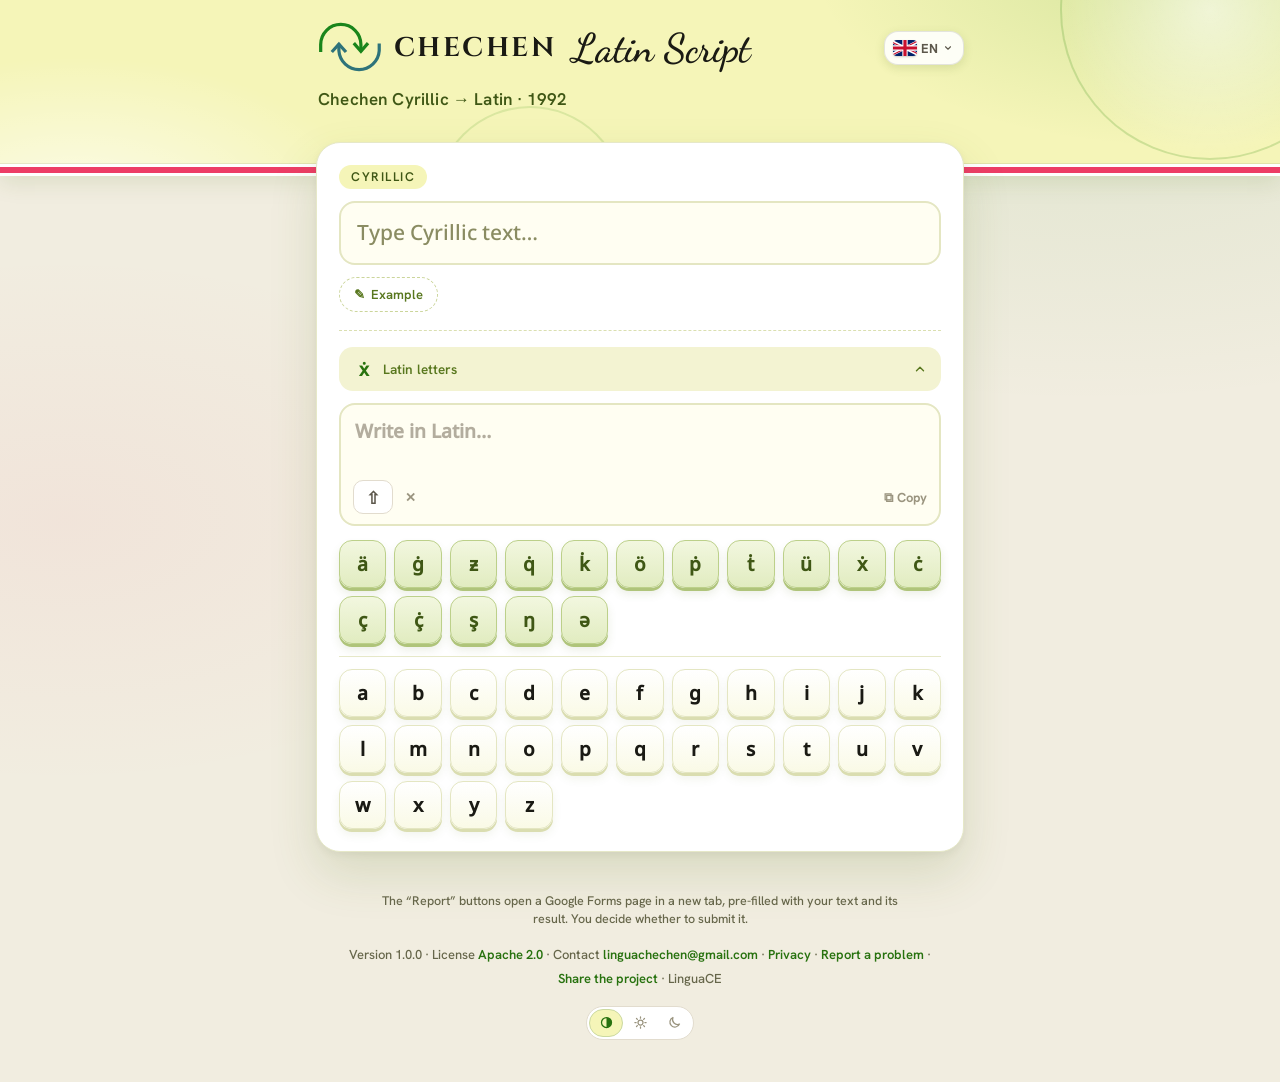
==== commit 57668926: "Web 2.7: share button (Telegram, WhatsApp, X, copy link), share-the-project link, links that carry t" ====
--- a/docs/index.html
+++ b/docs/index.html
@@ -72,6 +72,10 @@
           <span id="lblLat" class="lat">Latin</span>
           <div class="out-actions">
             <button id="btnReport" class="btn-copy" type="button">⚑ <span id="lblReport">Djaxaiyta</span></button>
+            <div class="share-wrap">
+              <button id="btnShare" class="btn-copy" type="button" aria-haspopup="menu" aria-expanded="false" aria-controls="shareMenu">⤴ <span id="lblShare">Deq̇a</span></button>
+              <div id="shareMenu" class="lang-menu share-menu" role="menu" hidden></div>
+            </div>
             <button id="btnCopy" class="btn-copy" type="button">⧉ <span id="lblCopy">Kopi yaŋ</span></button>
           </div>
         </div>
@@ -114,6 +118,7 @@
     <span id="lblContact">Contact</span> <a id="aboutContact" href="mailto:linguachechen@gmail.com">linguachechen@gmail.com</a> ·
     <a id="privacyLink" href="https://dorianmuzi.github.io/privacy-policy-Chechen-Latin-Script/privacy-policy.html" target="_blank" rel="noopener noreferrer">Q̇aylaxa laror</a> ·
     <button id="btnReportProblem" class="web-link" type="button">Ġalat djaxaiyta</button> ·
+    <span class="nowrap"><span class="share-wrap share-wrap-foot"><button id="btnShareProject" class="web-link" type="button" aria-haspopup="menu" aria-expanded="false" aria-controls="shareMenuProject">Proekt deq̇a</button><span id="shareMenuProject" class="lang-menu share-menu up" data-up="1" role="menu" hidden></span></span> ·</span>
     LinguaCE
   </p>
   <div class="web-theme"><div id="themeSeg" class="theme-seg" role="radiogroup" aria-label="Theme" title="Theme"><span class="thumb" aria-hidden="true"></span><button type="button" role="radio" data-theme-val="auto" aria-checked="true" title="" aria-label=""><svg viewBox="0 0 24 24" aria-hidden="true"><circle cx="12" cy="12" r="8" fill="none" stroke="currentColor" stroke-width="2"/><path d="M12 4a8 8 0 0 1 0 16z" fill="currentColor"/></svg></button><button type="button" role="radio" data-theme-val="light" aria-checked="false" title="" aria-label=""><svg viewBox="0 0 24 24" aria-hidden="true"><circle cx="12" cy="12" r="4" fill="none" stroke="currentColor" stroke-width="2"/><path d="M12 3v2M12 19v2M3 12h2M19 12h2M5.6 5.6l1.4 1.4M17 17l1.4 1.4M5.6 18.4L7 17M17 7l1.4-1.4" fill="none" stroke="currentColor" stroke-width="2" stroke-linecap="round"/></svg></button><button type="button" role="radio" data-theme-val="dark" aria-checked="false" title="" aria-label=""><svg viewBox="0 0 24 24" aria-hidden="true"><path d="M20 14.5A8 8 0 0 1 9.5 4 8 8 0 1 0 20 14.5z" fill="none" stroke="currentColor" stroke-width="2" stroke-linejoin="round"/></svg></button></div></div>
--- a/docs/styles.css
+++ b/docs/styles.css
@@ -88,44 +88,67 @@
       position: relative;
       background: var(--banner-bg);
       border-radius: 16px;
-      padding: 13px 16px;
+      padding: 13px 10px;
       display: flex;
       align-items: center;
-      gap: 8px;
+      gap: 5px;
       box-shadow: 0 2px 8px rgba(20,40,20,.08);
     }
     .banner-title {
       display: flex;
       align-items: baseline;
-      gap: 8px;
+      gap: 6px;
       flex: 1;
       min-width: 0;
     }
 
     /* logo vectoriel (flèches fines d'origine) : couleurs thémables */
-    .banner .logo { width: 34px; height: 28px; margin: 0 6px 0 4px; display: block; flex: none; align-self: center; overflow: visible; }
+    .banner .logo { width: 34px; height: 28px; margin: 0 4px 0 2px; display: block; flex: none; align-self: center; overflow: visible; }
     .banner .logo .lg { stroke: var(--logo-g); }
     .banner .logo .lt { stroke: var(--logo-t); }
-    /* pied de page : version + sélecteur de thème à trois positions (automatique / clair / sombre), le curseur glisse */
+    /* pied de page : version seule (le thème est dans la bannière) */
+    /* Exclusion par site (2.6) : ligne fine sous les boutons de page (elle concerne CE site, pas un réglage général) ;
+       la liste des sites désactivés est dans le bloc « À propos ». */
+    .site-row { display: flex; align-items: center; justify-content: space-between; gap: 12px; margin: 12px 4px 0; }
+    .site-row[hidden] { display: none; }
+    .site-main { display: flex; flex-direction: column; gap: 2px; min-width: 0; flex: 1; }
+    .site-label { font: 600 13.5px 'Hanken Grotesk', sans-serif; color: var(--n-text2); }
+    .site-host { font: 500 12px/1.2 'Hanken Grotesk', sans-serif; color: var(--n-text3); overflow: hidden; text-overflow: ellipsis; white-space: nowrap; direction: ltr; text-align: start; }
+    .site-row .toggle-track { width: 40px; height: 24px; border-radius: 12px; }
+    .site-row .toggle-knob { width: 18px; height: 18px; }
+    .site-row .toggle.on .toggle-knob { transform: translateX(16px); }
+    .site-row .toggle:focus-visible { outline: 2px solid var(--brand); outline-offset: 3px; border-radius: 12px; }
+    html.panel .site-row { order: 5; }
+    .site-list-box { margin-top: 14px; padding-top: 10px; border-top: 1px solid var(--n-line); }
+    .site-list-box[hidden] { display: none; }
+    .site-list-title { font: 600 13px 'Hanken Grotesk', sans-serif; color: var(--n-text3); }
+    .site-list { list-style: none; margin: 6px 0 0; padding: 0; display: flex; flex-direction: column; gap: 4px; }
+    .site-list li { display: flex; align-items: center; justify-content: space-between; gap: 8px; font: 500 13px 'Hanken Grotesk', sans-serif; color: var(--n-text); padding: 4px 2px; }
+    .site-list li span { overflow: hidden; text-overflow: ellipsis; white-space: nowrap; direction: ltr; }
+    .site-list button { flex: none; border: 1px solid var(--n-line2); background: var(--n-surface); color: var(--link); border-radius: 8px; padding: 3px 9px; cursor: pointer; font: 600 12px 'Hanken Grotesk', sans-serif; }
+    .site-list button:hover { border-color: var(--accent-border); background: var(--chip-bg); }
+    .site-list button:focus-visible { outline: 2px solid var(--brand); outline-offset: 2px; }
     .foot-row { display: flex; align-items: center; justify-content: center; gap: 14px; margin-top: 15px; flex-wrap: wrap; }
     .foot-row .version { margin-top: 0; }
-    .theme-seg {
-      position: relative; display: inline-grid; grid-template-columns: repeat(3, 34px); direction: ltr; --i: 0;
-      padding: 2px; border: 1px solid var(--n-line2); background: var(--n-surface); border-radius: 999px;
-    }
-    .theme-seg .thumb {
-      position: absolute; top: 2px; left: 2px; width: 34px; height: 28px; box-sizing: border-box; border-radius: 999px;
-      background: var(--chip-bg); border: 1px solid var(--accent-border);
-      transform: translateX(calc(var(--i) * 34px)); transition: transform .22s cubic-bezier(.4, .1, .2, 1);
-    }
-    .theme-seg button {
-      position: relative; z-index: 1; height: 28px; padding: 0; border: 0; background: transparent; border-radius: 999px;
-      color: var(--n-text3); display: flex; align-items: center; justify-content: center; cursor: pointer; transition: color .15s;
-    }
-    .theme-seg button svg { width: 15px; height: 15px; display: block; }
-    .theme-seg button:hover, .theme-seg button[aria-checked="true"] { color: var(--link); }
-    .theme-seg button:focus-visible { outline: 2px solid var(--brand); outline-offset: 1px; }
-    @media (prefers-reduced-motion: reduce) { .theme-seg .thumb { transition: none; } }
+    /* Thème : icône dans la bannière (à côté de la langue), menu à trois choix. Le menu réutilise le style du menu de langue. */
+    .theme-wrap { position: relative; flex: none; }
+    .theme-btn {
+      width: 26px; height: 26px; padding: 0; border-radius: 50%;
+      border: 1px solid var(--n-glass-border); background: var(--n-glass);
+      color: var(--n-text2); cursor: pointer;
+      display: flex; align-items: center; justify-content: center;
+      box-shadow: 0 1px 3px rgba(0,0,0,.08);
+      transition: background .2s, color .2s, border-color .2s;
+    }
+    .theme-btn svg { width: 15px; height: 15px; display: block; }
+    /* zone de clic élargie sans changer l'apparence (comme le bouton « i ») */
+    .theme-btn { position: relative; }
+    .theme-btn::after { content: ""; position: absolute; inset: -3px; }
+    .theme-btn:hover, .theme-btn[aria-expanded="true"] { color: var(--link); border-color: var(--accent-border); background: var(--accent-tint); }
+    .theme-btn:focus-visible { outline: 2px solid var(--brand); outline-offset: 2px; }
+    .theme-menu { min-width: 170px; }
+    .theme-item svg.ti { width: 16px; height: 16px; flex: none; color: var(--n-text2); }
+    .theme-item[aria-checked="true"] svg.ti { color: var(--brand-deep); }
     html.panel .foot-row { order: 6; }
     .banner img {
       width: 46px;
@@ -357,8 +380,8 @@
     /* ---- Sélecteur de langue (dans la bannière) ---- */
     .lang-wrap { position: relative; flex: none; }
     .lang-btn {
-      display: flex; align-items: center; gap: 5px;
-      height: 28px; padding: 0 7px 0 6px; border-radius: 14px;
+      display: flex; align-items: center; gap: 4px;
+      height: 28px; padding: 0 6px 0 5px; border-radius: 14px;
       border: 1px solid var(--n-glass-border); background: var(--n-glass);
       color: var(--n-text2); cursor: pointer;
       font: 700 13px/1 'Hanken Grotesk', sans-serif; letter-spacing: .04em;
@@ -366,7 +389,7 @@
       transition: background .2s, color .2s, border-color .2s;
     }
     .lang-btn:hover, .lang-btn[aria-expanded="true"] { color: var(--link); border-color: var(--accent-border); background: var(--accent-tint); }
-    .lang-btn svg { transition: transform .2s; }
+    .lang-btn svg { transition: transform .2s; width: 10px; height: 10px; }
     .lang-btn .flag { width: 20px; height: 14px; }
     .lang-btn[aria-expanded="true"] svg { transform: rotate(180deg); }
     .lang-btn:focus-visible, .info-btn:focus-visible, .btn-expand:focus-visible { outline: 2px solid var(--brand); outline-offset: 2px; }
@@ -392,7 +415,7 @@
 
     /* ---- Bannière étroite (panneau latéral) : le nom s'abrège selon la place réellement disponible ---- */
     .banner-title { container-type: inline-size; overflow: hidden; }
-    @container (max-width: 243px) { .name-script { display: none; } }
+    @container (max-width: 237px) { .name-script { display: none; } }
     @container (max-width: 140px) { .name-cap { display: none; } }
 
     /* ---- Mode panneau latéral : même page, largeur libre ---- */
@@ -502,6 +525,8 @@
       transition: filter .15s;
     }
     .btn-primary:hover { filter: brightness(1.05); }
+    .btn-primary:disabled { opacity: .45; cursor: not-allowed; filter: grayscale(.4); }
+    .btn-primary:disabled:hover { filter: grayscale(.4); }
     .btn-secondary {
       flex: 1; border: 1px solid var(--n-line2); border-radius: 14px; padding: 14px;
       background: var(--n-surface); color: var(--n-text2); font: 600 15px 'Hanken Grotesk', sans-serif; cursor: pointer;
@@ -750,7 +775,8 @@
 body.web .out-head { margin-bottom: 8px; }
 body.web .out-head .lat { font-size: 13px; color: var(--accent-strong); letter-spacing: .14em; }
 body.web #output { max-height: none; overflow-y: visible; font: 700 clamp(20px, 5vw, 25px)/1.5 'Noto Sans', sans-serif; color: var(--accent-strong); }
-body.web .out-actions { gap: 8px; }
+body.web .out-head { flex-wrap: wrap; gap: 8px; }
+body.web .out-actions { gap: 8px; flex-wrap: wrap; justify-content: flex-end; }
 body.web .out-panel .btn-copy {
   padding: 8px 14px; border-radius: 999px; font-size: 13px; font-weight: 700;
   border: 1.5px solid var(--accent-border); background: var(--btn-soft); color: var(--accent);
@@ -833,6 +859,7 @@
   body.web .banner .name-cap { font-size: 15px; letter-spacing: .06em; }
   body.web .banner .name-script { font-size: 21px; }
   body.web .lang-btn { height: 32px; padding: 0 8px 0 7px; }
+  body.web .out-panel .btn-copy { padding: 7px 11px; }
   body.web .lang-btn #langCode { display: none; } /* sur téléphone : drapeau seul (le nom de la langue est dans le menu) */
   body.web .card-transcriber { padding: 16px; border-radius: 20px; }
   body.web textarea#input { font-size: 19px; }
@@ -842,3 +869,35 @@
 @media (prefers-reduced-motion: reduce) {
   * { transition: none !important; animation: none !important; }
 }
+
+/* ---- Sélecteur de thème (automatique / clair / sombre) : propre au site ----
+   (l'extension a maintenant une icône dans sa bannière ; ces règles ne viennent donc plus du style de la popup) */
+.theme-seg {
+  position: relative; display: inline-grid; grid-template-columns: repeat(3, 34px); direction: ltr; --i: 0;
+  padding: 2px; border: 1px solid var(--n-line2); background: var(--n-surface); border-radius: 999px;
+}
+.theme-seg .thumb {
+  position: absolute; top: 2px; left: 2px; width: 34px; height: 28px; box-sizing: border-box; border-radius: 999px;
+  background: var(--chip-bg); border: 1px solid var(--accent-border);
+  transform: translateX(calc(var(--i) * 34px)); transition: transform .22s cubic-bezier(.4, .1, .2, 1);
+}
+.theme-seg button {
+  position: relative; z-index: 1; height: 28px; padding: 0; border: 0; background: transparent; border-radius: 999px;
+  color: var(--n-text3); display: flex; align-items: center; justify-content: center; cursor: pointer; transition: color .15s;
+}
+.theme-seg button svg { width: 15px; height: 15px; display: block; }
+.theme-seg button:hover, .theme-seg button[aria-checked="true"] { color: var(--link); }
+.theme-seg button:focus-visible { outline: 2px solid var(--brand); outline-offset: 1px; }
+@media (prefers-reduced-motion: reduce) { .theme-seg .thumb { transition: none; } }
+
+/* le nom « Latin Script » du bandeau de l'extension se masque à 237 px ; sur le site, c'est à 205 px (règle plus haut) */
+@container (min-width: 206px) { body.web .banner .name-script { display: block; } }
+
+/* ---- Partage : menu sous le bouton « Partager » (résultat) et sous « Partager le projet » (pied de page) ---- */
+.share-wrap { position: relative; display: inline-block; }
+.share-menu { min-width: 200px; z-index: 40; text-align: start; }
+.share-menu.up { top: auto; bottom: calc(100% + 8px); }
+.share-wrap-foot { line-height: 1.2; }
+.web-foot .nowrap { white-space: nowrap; }
+.share-menu .lang-item { white-space: nowrap; }
+.share-menu .lang-item.done { color: var(--brand); }
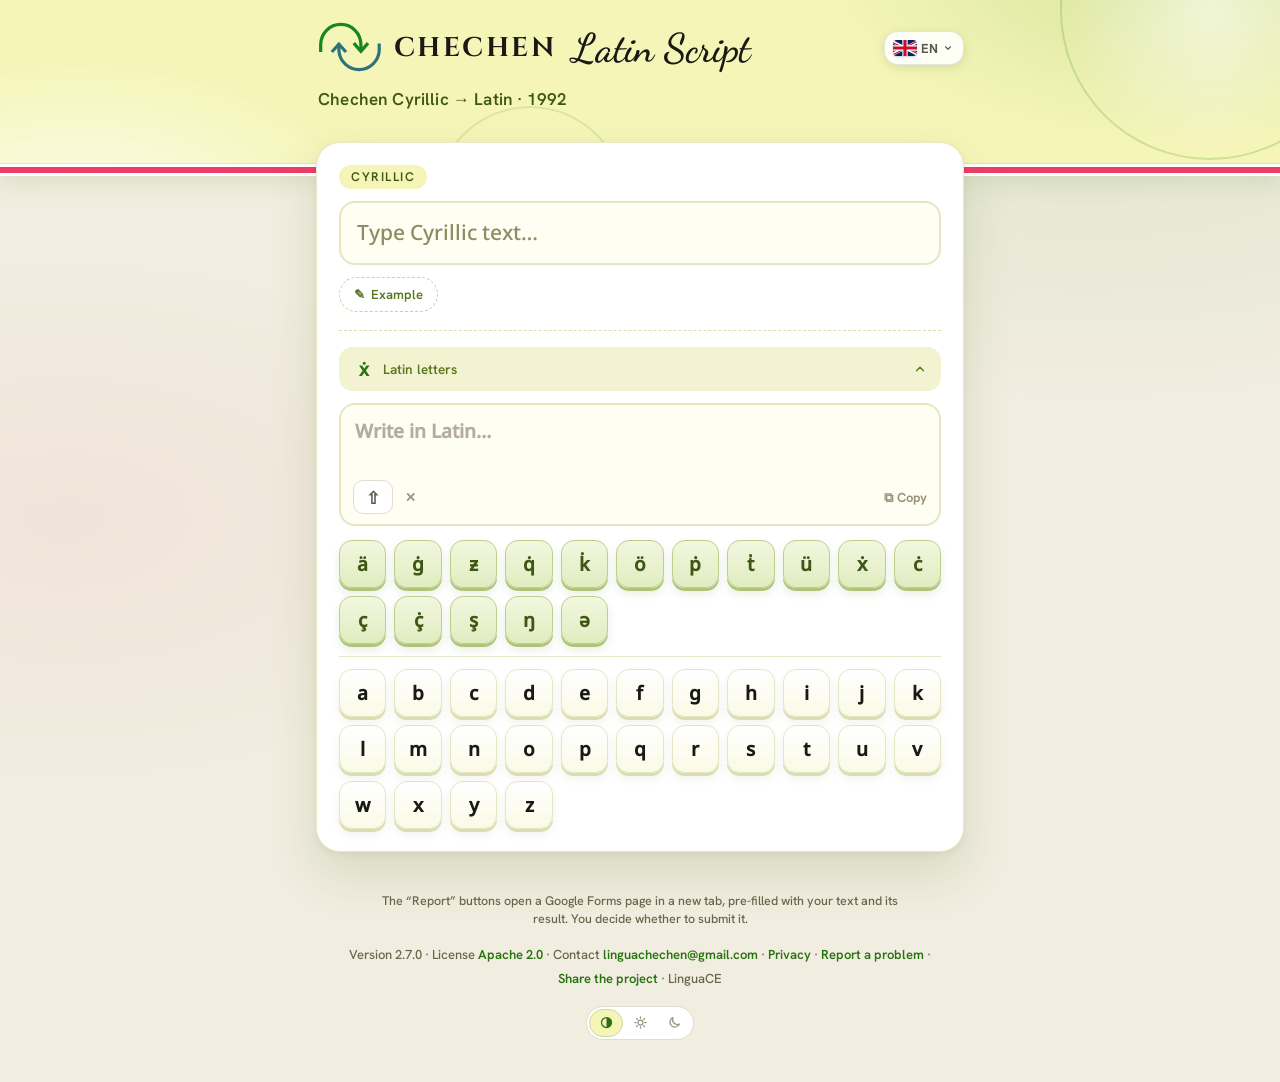
==== commit 3afd6adb: "Web 2.7: share logic shared with the extension (share.js), label Proyekt, version follows the projec" ====
--- a/docs/index.html
+++ b/docs/index.html
@@ -118,7 +118,7 @@
     <span id="lblContact">Contact</span> <a id="aboutContact" href="mailto:linguachechen@gmail.com">linguachechen@gmail.com</a> ·
     <a id="privacyLink" href="https://dorianmuzi.github.io/privacy-policy-Chechen-Latin-Script/privacy-policy.html" target="_blank" rel="noopener noreferrer">Q̇aylaxa laror</a> ·
     <button id="btnReportProblem" class="web-link" type="button">Ġalat djaxaiyta</button> ·
-    <span class="nowrap"><span class="share-wrap share-wrap-foot"><button id="btnShareProject" class="web-link" type="button" aria-haspopup="menu" aria-expanded="false" aria-controls="shareMenuProject">Proekt deq̇a</button><span id="shareMenuProject" class="lang-menu share-menu up" data-up="1" role="menu" hidden></span></span> ·</span>
+    <span class="nowrap"><span class="share-wrap share-wrap-foot"><button id="btnShareProject" class="web-link" type="button" aria-haspopup="menu" aria-expanded="false" aria-controls="shareMenuProject">Proyekt deq̇a</button><span id="shareMenuProject" class="lang-menu share-menu up" data-up="1" role="menu" hidden></span></span> ·</span>
     LinguaCE
   </p>
   <div class="web-theme"><div id="themeSeg" class="theme-seg" role="radiogroup" aria-label="Theme" title="Theme"><span class="thumb" aria-hidden="true"></span><button type="button" role="radio" data-theme-val="auto" aria-checked="true" title="" aria-label=""><svg viewBox="0 0 24 24" aria-hidden="true"><circle cx="12" cy="12" r="8" fill="none" stroke="currentColor" stroke-width="2"/><path d="M12 4a8 8 0 0 1 0 16z" fill="currentColor"/></svg></button><button type="button" role="radio" data-theme-val="light" aria-checked="false" title="" aria-label=""><svg viewBox="0 0 24 24" aria-hidden="true"><circle cx="12" cy="12" r="4" fill="none" stroke="currentColor" stroke-width="2"/><path d="M12 3v2M12 19v2M3 12h2M19 12h2M5.6 5.6l1.4 1.4M17 17l1.4 1.4M5.6 18.4L7 17M17 7l1.4-1.4" fill="none" stroke="currentColor" stroke-width="2" stroke-linecap="round"/></svg></button><button type="button" role="radio" data-theme-val="dark" aria-checked="false" title="" aria-label=""><svg viewBox="0 0 24 24" aria-hidden="true"><path d="M20 14.5A8 8 0 0 1 9.5 4 8 8 0 1 0 20 14.5z" fill="none" stroke="currentColor" stroke-width="2" stroke-linejoin="round"/></svg></button></div></div>
@@ -131,6 +131,7 @@
   <script src="engine/shim.js"></script>
   <script src="engine/transliterate.js"></script>
   <script src="i18n.js"></script>
+  <script src="share.js"></script>
   <script src="app.js"></script>
 </body>
 </html>
--- a/docs/styles.css
+++ b/docs/styles.css
@@ -323,6 +323,20 @@
     }
     .btn-copy:hover { color: var(--link); }
     .out-actions { display: flex; align-items: center; gap: 14px; }
+    /* Partage (2.7) : puces sous la ligne de boutons du résultat (et sous « Partager le projet » dans « À propos ») */
+    .out-head { flex-wrap: wrap; row-gap: 6px; }
+    .out-actions { flex-wrap: wrap; justify-content: flex-end; }
+    .share-row { display: flex; flex-wrap: wrap; gap: 6px; margin: 0 0 10px; }
+    .share-row[hidden] { display: none; }
+    .share-chip {
+      border: 1px solid var(--accent-border); background: var(--accent-tint); color: var(--link); border-radius: 999px;
+      padding: 5px 11px; cursor: pointer; font: 600 12.5px 'Hanken Grotesk', sans-serif; direction: ltr;
+      transition: background .15s, border-color .15s;
+    }
+    .share-chip:hover { background: var(--chip-bg); border-color: var(--brand); }
+    .share-chip:focus-visible { outline: 2px solid var(--brand); outline-offset: 2px; }
+    .share-chip.done { background: var(--brand); border-color: var(--brand); color: #fff; }
+    #shareRowProject { margin: 10px 0 0; }
     .about-meta { margin: 12px 0 0; padding: 0; display: grid; gap: 6px; }
     .about-meta > div { display: flex; align-items: baseline; gap: 10px; }
     .about-meta dt { margin: 0; flex: 0 0 74px; font: 600 13px 'Hanken Grotesk', sans-serif; color: var(--n-text3); }
